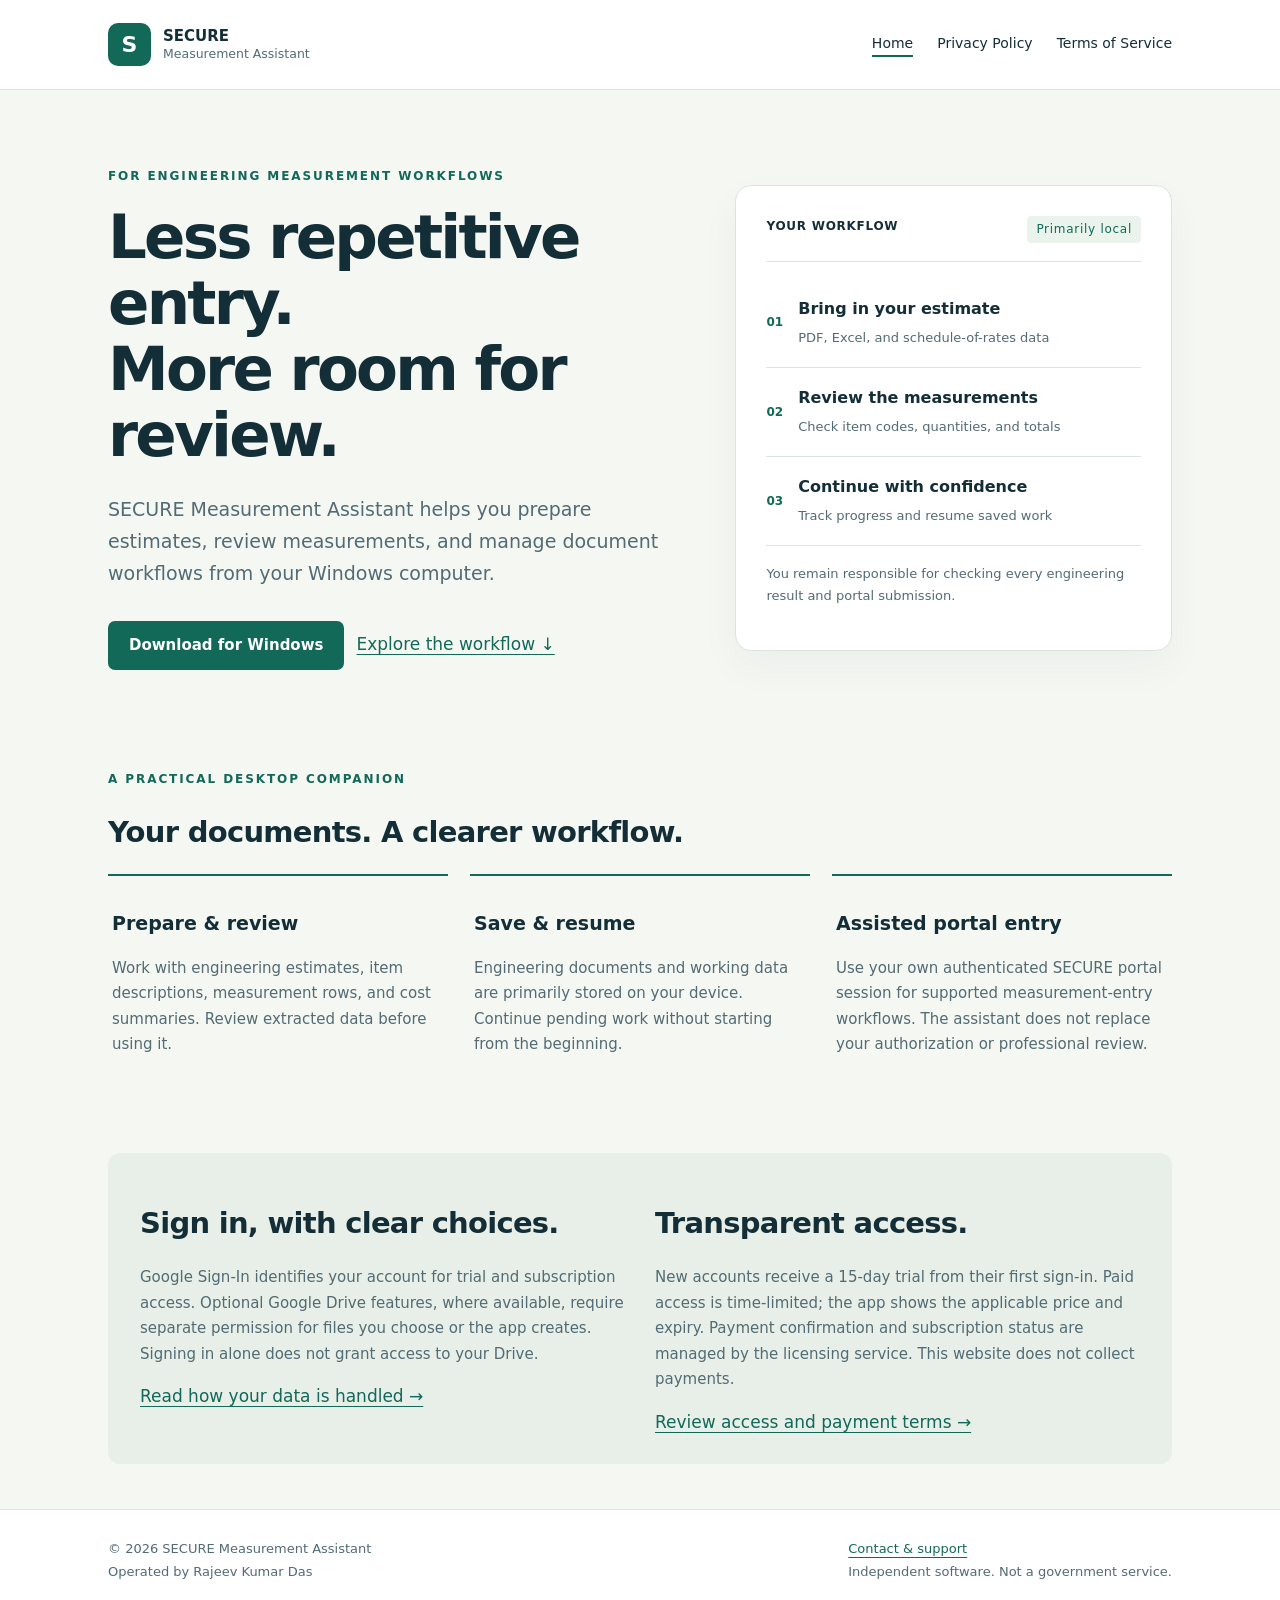
==== index.html @ 5617f82f "Add Windows installer download and 15-day trial information" ====
<!doctype html><html lang="en"><head><meta charset="utf-8"><meta name="viewport" content="width=device-width,initial-scale=1"><meta name="description" content="Home — SECURE Measurement Assistant, a Windows engineering measurement and estimate workflow assistant."><title>Home | SECURE Measurement Assistant</title><link rel="canonical" href="https://securemeasurementassistant.info/"><link rel="stylesheet" href="./styles.css"><meta name="theme-color" content="#126958"></head><body><a class="skip" href="#main">Skip to content</a><header><div class="wrap"><a class="brand" href="./"><span class="mark" aria-hidden="true">S</span><span>SECURE<small>Measurement Assistant</small></span></a><nav aria-label="Main navigation"><a aria-current="page" href="./">Home</a><a  href="./privacy/">Privacy Policy</a><a  href="./terms/">Terms of Service</a></nav></div></header><main id="main" class="wrap"><div class="hero"><div><div class="eyebrow">For engineering measurement workflows</div><h1>Less repetitive entry.<br>More room for review.</h1><p class="lead">SECURE Measurement Assistant helps you prepare estimates, review measurements, and manage document workflows from your Windows computer.</p><a class="button" href="https://github.com/rajeevkumardas7-del/secure-measurement-assistant-website/releases/latest/download/SECURE-Assistant-Installer-Windows-10-11-x64.exe">Download for Windows</a><a href="#how-it-works">Explore the workflow ↓</a></div><aside class="sheet" aria-label="Workflow overview"><div class="sheet-top"><strong>YOUR WORKFLOW</strong><span class="pill">Primarily local</span></div><ol class="steps"><li><div><strong>Bring in your estimate</strong><span>PDF, Excel, and schedule-of-rates data</span></div></li><li><div><strong>Review the measurements</strong><span>Check item codes, quantities, and totals</span></div></li><li><div><strong>Continue with confidence</strong><span>Track progress and resume saved work</span></div></li></ol><p class="note">You remain responsible for checking every engineering result and portal submission.</p></aside></div><section id="how-it-works"><div class="eyebrow">A practical desktop companion</div><h2>Your documents. A clearer workflow.</h2><div class="grid"><article class="card"><h3>Prepare & review</h3><p>Work with engineering estimates, item descriptions, measurement rows, and cost summaries. Review extracted data before using it.</p></article><article class="card"><h3>Save & resume</h3><p>Engineering documents and working data are primarily stored on your device. Continue pending work without starting from the beginning.</p></article><article class="card"><h3>Assisted portal entry</h3><p>Use your own authenticated SECURE portal session for supported measurement-entry workflows. The assistant does not replace your authorization or professional review.</p></article></div></section><div class="band"><div><h2>Sign in, with clear choices.</h2><p>Google Sign-In identifies your account for trial and subscription access. Optional Google Drive features, where available, require separate permission for files you choose or the app creates. Signing in alone does not grant access to your Drive.</p><a href="privacy/">Read how your data is handled →</a></div><div><h2>Transparent access.</h2><p>New accounts receive a 15-day trial from their first sign-in. Paid access is time-limited; the app shows the applicable price and expiry. Payment confirmation and subscription status are managed by the licensing service. This website does not collect payments.</p><a href="terms/">Review access and payment terms →</a></div></div></main><footer><div class="wrap"><div>© 2026 SECURE Measurement Assistant<br>Operated by Rajeev Kumar Das</div><div><a href="mailto:rajeevkumardas7@gmail.com">Contact & support</a><br>Independent software. Not a government service.</div></div></footer></body></html>
---- styles.css ----
:root{--ink:#142e37;--muted:#536b73;--green:#126958;--paper:#f5f7f3;--line:#dce5dd}*{box-sizing:border-box}body{margin:0;font:17px/1.7 system-ui,-apple-system,Segoe UI,sans-serif;color:var(--ink);background:var(--paper)}a{color:var(--green);text-underline-offset:4px}a:hover{color:#073e32}a:focus-visible{outline:3px solid #bb790b;outline-offset:5px}.wrap{max-width:1120px;margin:auto;padding:0 28px}header{background:#fff;border-bottom:1px solid var(--line)}header .wrap{display:flex;align-items:center;justify-content:space-between;gap:28px;padding-top:23px;padding-bottom:23px}.brand{display:flex;gap:12px;align-items:center;text-decoration:none;color:var(--ink);font-weight:750;font-size:15px;line-height:1.35}.mark{display:grid;place-items:center;width:43px;height:43px;background:var(--green);color:white;border-radius:10px;font-size:22px}.brand small{display:block;font-weight:500;color:var(--muted)}nav{display:flex;gap:24px;font-size:14px}nav a{color:var(--ink);text-decoration:none}nav a[aria-current]{border-bottom:2px solid var(--green)}.eyebrow{font-size:12px;letter-spacing:.16em;font-weight:750;text-transform:uppercase;color:var(--green)}.hero{padding:76px 0 64px;display:grid;grid-template-columns:1.3fr 1fr;gap:60px;align-items:center}h1{font-size:clamp(36px,5vw,61px);line-height:1.08;letter-spacing:-.045em;margin:18px 0 25px}h2{font-size:29px;line-height:1.25;letter-spacing:-.025em}h3{font-size:19px;line-height:1.4}.lead{font-size:19px;color:var(--muted)}.button{display:inline-block;background:var(--green);color:#fff;padding:12px 21px;border-radius:7px;text-decoration:none;font-size:15px;font-weight:650;margin:12px 12px 0 0}.button:hover{background:#084a3d;color:white}.sheet{background:#fff;padding:30px;border:1px solid var(--line);border-radius:16px;box-shadow:0 16px 40px #142e370b}.sheet-top{display:flex;justify-content:space-between;border-bottom:1px solid var(--line);padding-bottom:18px;font-size:12px;letter-spacing:.06em}.pill{color:var(--green);background:#eaf4ed;padding:3px 9px;border-radius:4px}.steps{padding:0;list-style:none;counter-reset:steps}.steps li{padding:16px 0;border-bottom:1px solid var(--line);display:flex;gap:15px;align-items:center}.steps li:before{counter-increment:steps;content:"0" counter(steps);font-size:12px;color:var(--green);font-weight:bold}.steps strong{display:block;font-size:16px}.steps span{font-size:13px;color:var(--muted)}.note{font-size:13px;color:var(--muted)}section{padding:35px 0 50px}.grid{display:grid;grid-template-columns:repeat(3,1fr);gap:22px}.card{border-top:2px solid var(--green);padding:15px 4px}.card p{color:var(--muted);font-size:15px}.band{background:#e7efe8;border-radius:12px;padding:28px 32px;margin:15px 0 45px;display:grid;grid-template-columns:1fr 1fr;gap:30px}.band p{font-size:15px;color:var(--muted)}.legal{max-width:810px;padding-top:56px;padding-bottom:70px}.legal h1{font-size:48px}.legal h2{font-size:23px;margin-top:34px}.legal p,.legal li{font-size:16px}.legal .summary{border-left:4px solid var(--green);padding:16px 22px;background:#e7efe8}.legal table{width:100%;border-collapse:collapse;font-size:15px}.legal th,.legal td{text-align:left;border-bottom:1px solid var(--line);padding:12px;vertical-align:top}footer{border-top:1px solid var(--line);padding:28px 0 32px;background:#fff;font-size:13px;color:var(--muted)}footer .wrap{display:flex;justify-content:space-between;gap:24px}.skip{position:absolute;left:-9999px}.skip:focus{left:20px;top:10px;background:white;padding:10px;z-index:10}@media(max-width:760px){header .wrap{align-items:flex-start;flex-direction:column;gap:18px}nav{gap:20px}.hero{grid-template-columns:1fr;padding:40px 0;gap:28px}.grid,.band{grid-template-columns:1fr;gap:15px}.wrap{padding-left:22px;padding-right:22px}.legal h1{font-size:38px}footer .wrap{flex-direction:column}.legal table{font-size:13px}.legal th,.legal td{padding:8px}}
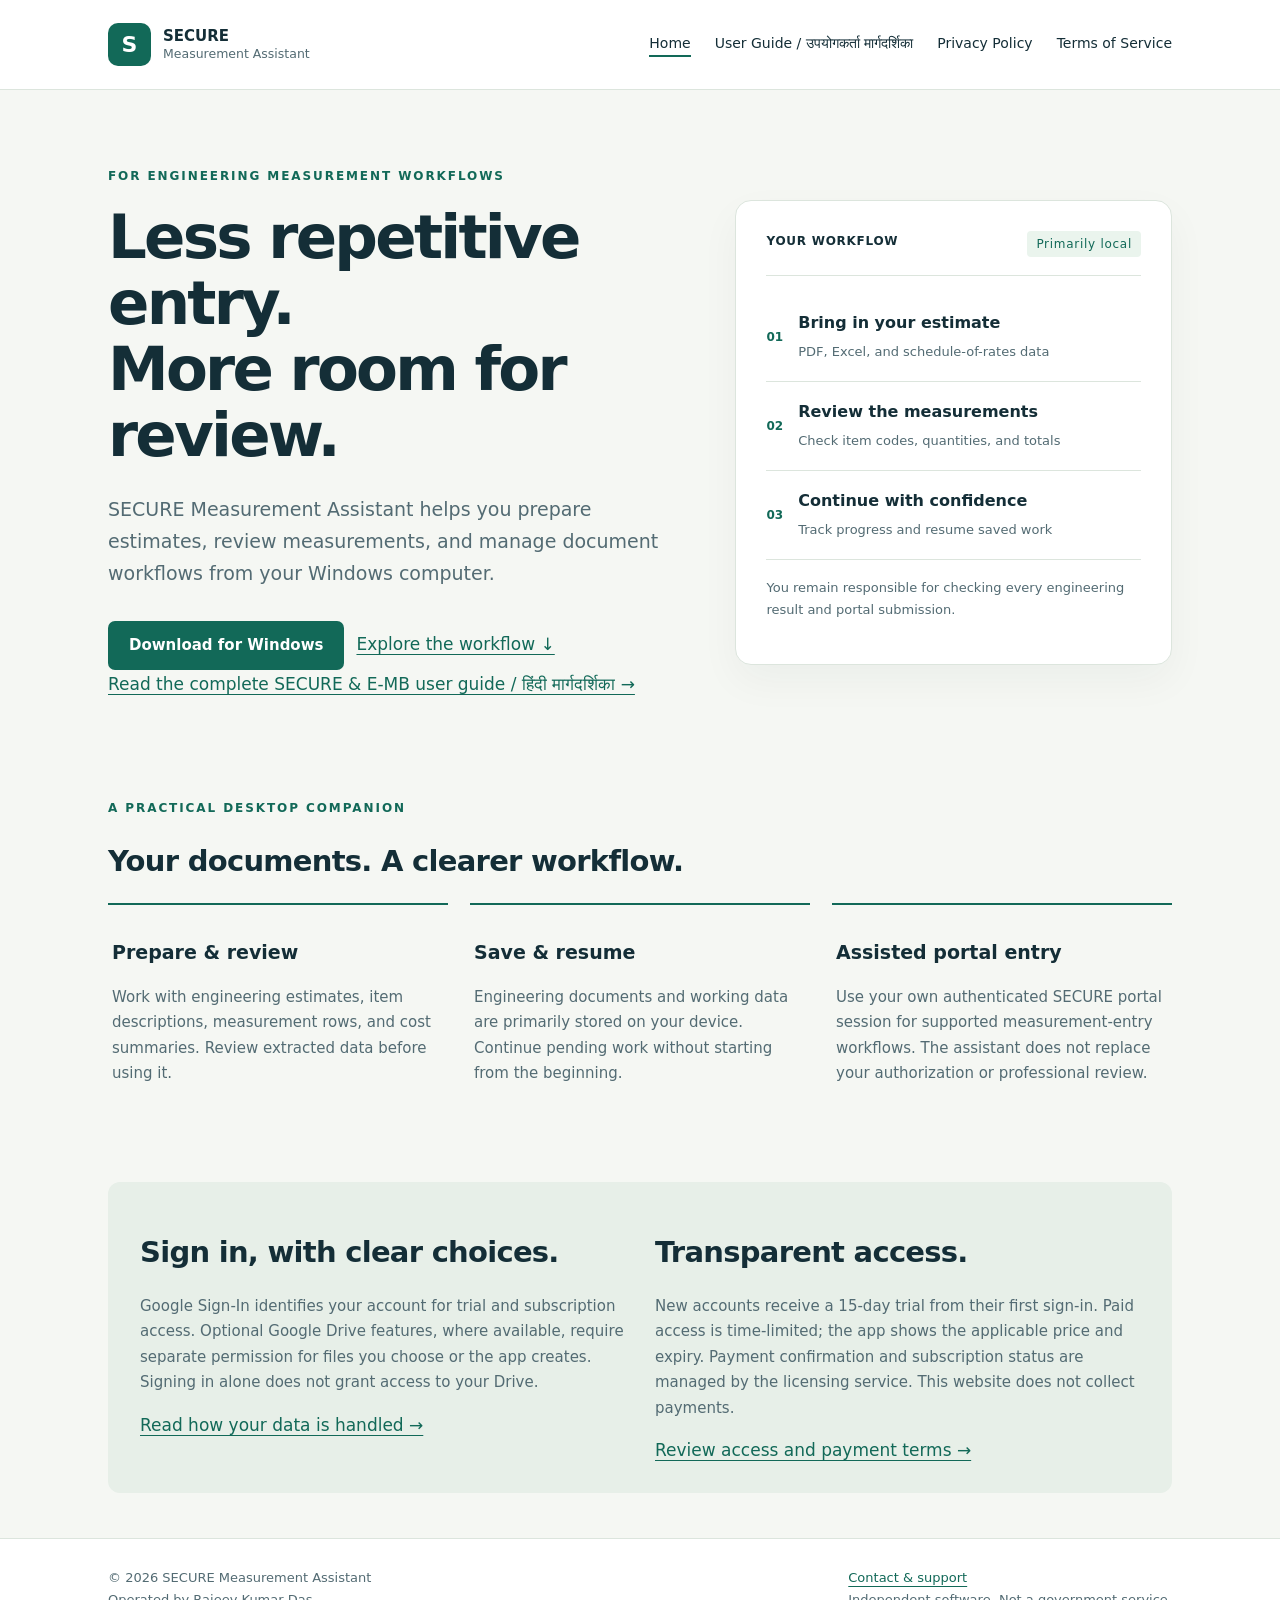
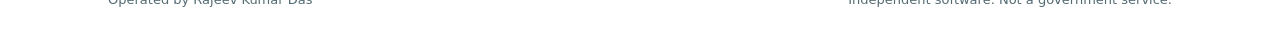
==== commit 9398c99c: "Link bilingual SECURE and E-MB guide from homepage" ====
--- a/index.html
+++ b/index.html
@@ -1 +1 @@
-<!doctype html><html lang="en"><head><meta charset="utf-8"><meta name="viewport" content="width=device-width,initial-scale=1"><meta name="description" content="Home — SECURE Measurement Assistant, a Windows engineering measurement and estimate workflow assistant."><title>Home | SECURE Measurement Assistant</title><link rel="canonical" href="https://securemeasurementassistant.info/"><link rel="stylesheet" href="./styles.css"><meta name="theme-color" content="#126958"></head><body><a class="skip" href="#main">Skip to content</a><header><div class="wrap"><a class="brand" href="./"><span class="mark" aria-hidden="true">S</span><span>SECURE<small>Measurement Assistant</small></span></a><nav aria-label="Main navigation"><a aria-current="page" href="./">Home</a><a  href="./privacy/">Privacy Policy</a><a  href="./terms/">Terms of Service</a></nav></div></header><main id="main" class="wrap"><div class="hero"><div><div class="eyebrow">For engineering measurement workflows</div><h1>Less repetitive entry.<br>More room for review.</h1><p class="lead">SECURE Measurement Assistant helps you prepare estimates, review measurements, and manage document workflows from your Windows computer.</p><a class="button" href="https://github.com/rajeevkumardas7-del/secure-measurement-assistant-website/releases/latest/download/SECURE-Assistant-Installer-Windows-10-11-x64.exe">Download for Windows</a><a href="#how-it-works">Explore the workflow ↓</a></div><aside class="sheet" aria-label="Workflow overview"><div class="sheet-top"><strong>YOUR WORKFLOW</strong><span class="pill">Primarily local</span></div><ol class="steps"><li><div><strong>Bring in your estimate</strong><span>PDF, Excel, and schedule-of-rates data</span></div></li><li><div><strong>Review the measurements</strong><span>Check item codes, quantities, and totals</span></div></li><li><div><strong>Continue with confidence</strong><span>Track progress and resume saved work</span></div></li></ol><p class="note">You remain responsible for checking every engineering result and portal submission.</p></aside></div><section id="how-it-works"><div class="eyebrow">A practical desktop companion</div><h2>Your documents. A clearer workflow.</h2><div class="grid"><article class="card"><h3>Prepare & review</h3><p>Work with engineering estimates, item descriptions, measurement rows, and cost summaries. Review extracted data before using it.</p></article><article class="card"><h3>Save & resume</h3><p>Engineering documents and working data are primarily stored on your device. Continue pending work without starting from the beginning.</p></article><article class="card"><h3>Assisted portal entry</h3><p>Use your own authenticated SECURE portal session for supported measurement-entry workflows. The assistant does not replace your authorization or professional review.</p></article></div></section><div class="band"><div><h2>Sign in, with clear choices.</h2><p>Google Sign-In identifies your account for trial and subscription access. Optional Google Drive features, where available, require separate permission for files you choose or the app creates. Signing in alone does not grant access to your Drive.</p><a href="privacy/">Read how your data is handled →</a></div><div><h2>Transparent access.</h2><p>New accounts receive a 15-day trial from their first sign-in. Paid access is time-limited; the app shows the applicable price and expiry. Payment confirmation and subscription status are managed by the licensing service. This website does not collect payments.</p><a href="terms/">Review access and payment terms →</a></div></div></main><footer><div class="wrap"><div>© 2026 SECURE Measurement Assistant<br>Operated by Rajeev Kumar Das</div><div><a href="mailto:rajeevkumardas7@gmail.com">Contact & support</a><br>Independent software. Not a government service.</div></div></footer></body></html>+<!doctype html><html lang="en"><head><meta charset="utf-8"><meta name="viewport" content="width=device-width,initial-scale=1"><meta name="description" content="Home — SECURE Measurement Assistant, a Windows engineering measurement and estimate workflow assistant."><title>Home | SECURE Measurement Assistant</title><link rel="canonical" href="https://securemeasurementassistant.info/"><link rel="stylesheet" href="./styles.css"><meta name="theme-color" content="#126958"></head><body><a class="skip" href="#main">Skip to content</a><header><div class="wrap"><a class="brand" href="./"><span class="mark" aria-hidden="true">S</span><span>SECURE<small>Measurement Assistant</small></span></a><nav aria-label="Main navigation"><a aria-current="page" href="./">Home</a><a href="./guide/">User Guide / उपयोगकर्ता मार्गदर्शिका</a><a  href="./privacy/">Privacy Policy</a><a  href="./terms/">Terms of Service</a></nav></div></header><main id="main" class="wrap"><div class="hero"><div><div class="eyebrow">For engineering measurement workflows</div><h1>Less repetitive entry.<br>More room for review.</h1><p class="lead">SECURE Measurement Assistant helps you prepare estimates, review measurements, and manage document workflows from your Windows computer.</p><a class="button" href="https://github.com/rajeevkumardas7-del/secure-measurement-assistant-website/releases/latest">Download for Windows</a><a href="#how-it-works">Explore the workflow ↓</a><br><a href="./guide/">Read the complete SECURE & E-MB user guide / हिंदी मार्गदर्शिका →</a></div><aside class="sheet" aria-label="Workflow overview"><div class="sheet-top"><strong>YOUR WORKFLOW</strong><span class="pill">Primarily local</span></div><ol class="steps"><li><div><strong>Bring in your estimate</strong><span>PDF, Excel, and schedule-of-rates data</span></div></li><li><div><strong>Review the measurements</strong><span>Check item codes, quantities, and totals</span></div></li><li><div><strong>Continue with confidence</strong><span>Track progress and resume saved work</span></div></li></ol><p class="note">You remain responsible for checking every engineering result and portal submission.</p></aside></div><section id="how-it-works"><div class="eyebrow">A practical desktop companion</div><h2>Your documents. A clearer workflow.</h2><div class="grid"><article class="card"><h3>Prepare & review</h3><p>Work with engineering estimates, item descriptions, measurement rows, and cost summaries. Review extracted data before using it.</p></article><article class="card"><h3>Save & resume</h3><p>Engineering documents and working data are primarily stored on your device. Continue pending work without starting from the beginning.</p></article><article class="card"><h3>Assisted portal entry</h3><p>Use your own authenticated SECURE portal session for supported measurement-entry workflows. The assistant does not replace your authorization or professional review.</p></article></div></section><div class="band"><div><h2>Sign in, with clear choices.</h2><p>Google Sign-In identifies your account for trial and subscription access. Optional Google Drive features, where available, require separate permission for files you choose or the app creates. Signing in alone does not grant access to your Drive.</p><a href="privacy/">Read how your data is handled →</a></div><div><h2>Transparent access.</h2><p>New accounts receive a 15-day trial from their first sign-in. Paid access is time-limited; the app shows the applicable price and expiry. Payment confirmation and subscription status are managed by the licensing service. This website does not collect payments.</p><a href="terms/">Review access and payment terms →</a></div></div></main><footer><div class="wrap"><div>© 2026 SECURE Measurement Assistant<br>Operated by Rajeev Kumar Das</div><div><a href="mailto:rajeevkumardas7@gmail.com">Contact & support</a><br>Independent software. Not a government service.</div></div></footer></body></html>
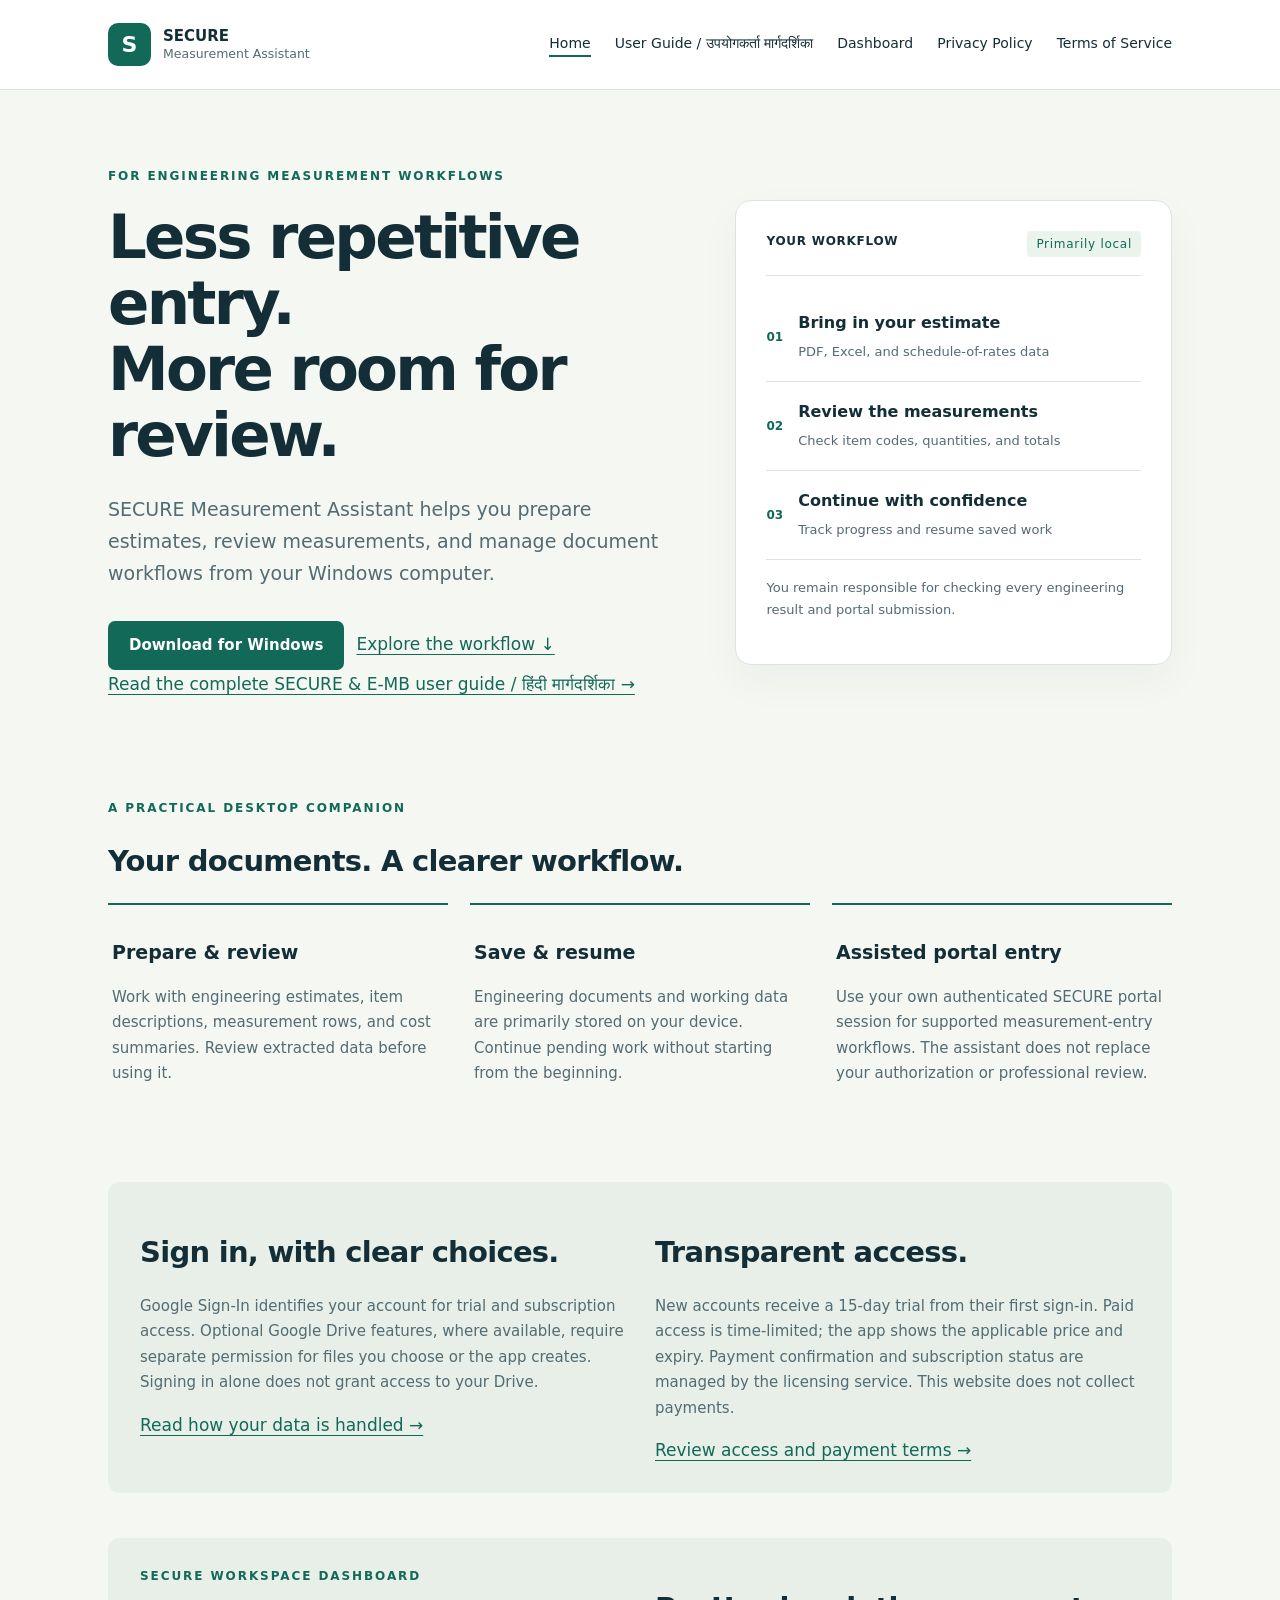
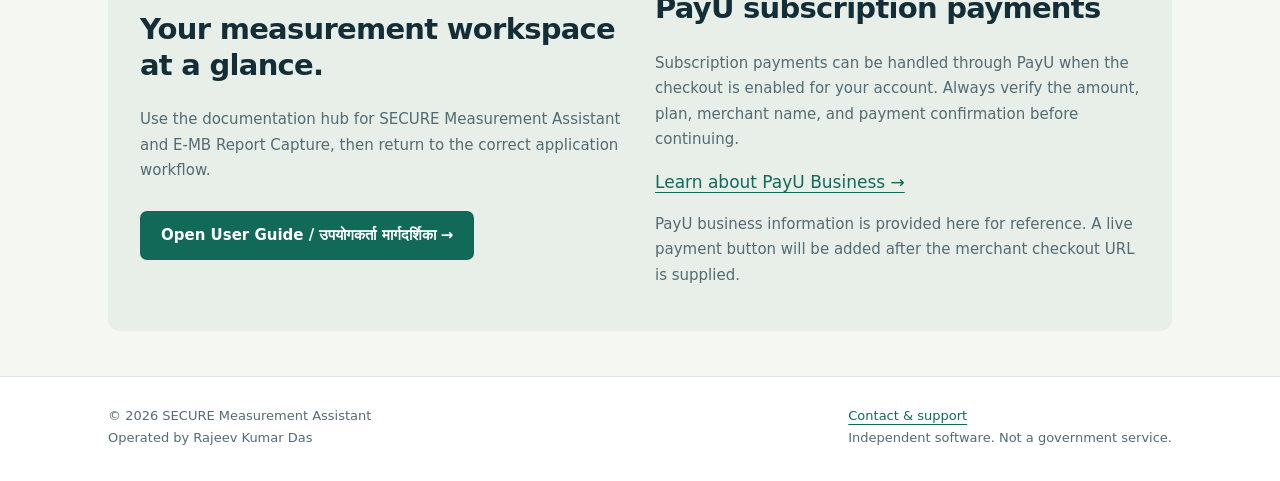
==== commit b6a30228: "Add documentation dashboard and PayU payment information" ====
--- a/index.html
+++ b/index.html
@@ -1 +1 @@
-<!doctype html><html lang="en"><head><meta charset="utf-8"><meta name="viewport" content="width=device-width,initial-scale=1"><meta name="description" content="Home — SECURE Measurement Assistant, a Windows engineering measurement and estimate workflow assistant."><title>Home | SECURE Measurement Assistant</title><link rel="canonical" href="https://securemeasurementassistant.info/"><link rel="stylesheet" href="./styles.css"><meta name="theme-color" content="#126958"></head><body><a class="skip" href="#main">Skip to content</a><header><div class="wrap"><a class="brand" href="./"><span class="mark" aria-hidden="true">S</span><span>SECURE<small>Measurement Assistant</small></span></a><nav aria-label="Main navigation"><a aria-current="page" href="./">Home</a><a href="./guide/">User Guide / उपयोगकर्ता मार्गदर्शिका</a><a  href="./privacy/">Privacy Policy</a><a  href="./terms/">Terms of Service</a></nav></div></header><main id="main" class="wrap"><div class="hero"><div><div class="eyebrow">For engineering measurement workflows</div><h1>Less repetitive entry.<br>More room for review.</h1><p class="lead">SECURE Measurement Assistant helps you prepare estimates, review measurements, and manage document workflows from your Windows computer.</p><a class="button" href="https://github.com/rajeevkumardas7-del/secure-measurement-assistant-website/releases/latest">Download for Windows</a><a href="#how-it-works">Explore the workflow ↓</a><br><a href="./guide/">Read the complete SECURE & E-MB user guide / हिंदी मार्गदर्शिका →</a></div><aside class="sheet" aria-label="Workflow overview"><div class="sheet-top"><strong>YOUR WORKFLOW</strong><span class="pill">Primarily local</span></div><ol class="steps"><li><div><strong>Bring in your estimate</strong><span>PDF, Excel, and schedule-of-rates data</span></div></li><li><div><strong>Review the measurements</strong><span>Check item codes, quantities, and totals</span></div></li><li><div><strong>Continue with confidence</strong><span>Track progress and resume saved work</span></div></li></ol><p class="note">You remain responsible for checking every engineering result and portal submission.</p></aside></div><section id="how-it-works"><div class="eyebrow">A practical desktop companion</div><h2>Your documents. A clearer workflow.</h2><div class="grid"><article class="card"><h3>Prepare & review</h3><p>Work with engineering estimates, item descriptions, measurement rows, and cost summaries. Review extracted data before using it.</p></article><article class="card"><h3>Save & resume</h3><p>Engineering documents and working data are primarily stored on your device. Continue pending work without starting from the beginning.</p></article><article class="card"><h3>Assisted portal entry</h3><p>Use your own authenticated SECURE portal session for supported measurement-entry workflows. The assistant does not replace your authorization or professional review.</p></article></div></section><div class="band"><div><h2>Sign in, with clear choices.</h2><p>Google Sign-In identifies your account for trial and subscription access. Optional Google Drive features, where available, require separate permission for files you choose or the app creates. Signing in alone does not grant access to your Drive.</p><a href="privacy/">Read how your data is handled →</a></div><div><h2>Transparent access.</h2><p>New accounts receive a 15-day trial from their first sign-in. Paid access is time-limited; the app shows the applicable price and expiry. Payment confirmation and subscription status are managed by the licensing service. This website does not collect payments.</p><a href="terms/">Review access and payment terms →</a></div></div></main><footer><div class="wrap"><div>© 2026 SECURE Measurement Assistant<br>Operated by Rajeev Kumar Das</div><div><a href="mailto:rajeevkumardas7@gmail.com">Contact & support</a><br>Independent software. Not a government service.</div></div></footer></body></html>+<!doctype html><html lang="en"><head><meta charset="utf-8"><meta name="viewport" content="width=device-width,initial-scale=1"><meta name="description" content="Home — SECURE Measurement Assistant, a Windows engineering measurement and estimate workflow assistant."><title>Home | SECURE Measurement Assistant</title><link rel="canonical" href="https://securemeasurementassistant.info/"><link rel="stylesheet" href="./styles.css"><meta name="theme-color" content="#126958"></head><body><a class="skip" href="#main">Skip to content</a><header><div class="wrap"><a class="brand" href="./"><span class="mark" aria-hidden="true">S</span><span>SECURE<small>Measurement Assistant</small></span></a><nav aria-label="Main navigation"><a aria-current="page" href="./">Home</a><a href="./guide/">User Guide / उपयोगकर्ता मार्गदर्शिका</a><a href="#dashboard">Dashboard</a><a  href="./privacy/">Privacy Policy</a><a  href="./terms/">Terms of Service</a></nav></div></header><main id="main" class="wrap"><div class="hero"><div><div class="eyebrow">For engineering measurement workflows</div><h1>Less repetitive entry.<br>More room for review.</h1><p class="lead">SECURE Measurement Assistant helps you prepare estimates, review measurements, and manage document workflows from your Windows computer.</p><a class="button" href="https://github.com/rajeevkumardas7-del/secure-measurement-assistant-website/releases/latest">Download for Windows</a><a href="#how-it-works">Explore the workflow ↓</a><br><a href="./guide/">Read the complete SECURE & E-MB user guide / हिंदी मार्गदर्शिका →</a></div><aside class="sheet" aria-label="Workflow overview"><div class="sheet-top"><strong>YOUR WORKFLOW</strong><span class="pill">Primarily local</span></div><ol class="steps"><li><div><strong>Bring in your estimate</strong><span>PDF, Excel, and schedule-of-rates data</span></div></li><li><div><strong>Review the measurements</strong><span>Check item codes, quantities, and totals</span></div></li><li><div><strong>Continue with confidence</strong><span>Track progress and resume saved work</span></div></li></ol><p class="note">You remain responsible for checking every engineering result and portal submission.</p></aside></div><section id="how-it-works"><div class="eyebrow">A practical desktop companion</div><h2>Your documents. A clearer workflow.</h2><div class="grid"><article class="card"><h3>Prepare & review</h3><p>Work with engineering estimates, item descriptions, measurement rows, and cost summaries. Review extracted data before using it.</p></article><article class="card"><h3>Save & resume</h3><p>Engineering documents and working data are primarily stored on your device. Continue pending work without starting from the beginning.</p></article><article class="card"><h3>Assisted portal entry</h3><p>Use your own authenticated SECURE portal session for supported measurement-entry workflows. The assistant does not replace your authorization or professional review.</p></article></div></section><div class="band"><div><h2>Sign in, with clear choices.</h2><p>Google Sign-In identifies your account for trial and subscription access. Optional Google Drive features, where available, require separate permission for files you choose or the app creates. Signing in alone does not grant access to your Drive.</p><a href="privacy/">Read how your data is handled →</a></div><div><h2>Transparent access.</h2><p>New accounts receive a 15-day trial from their first sign-in. Paid access is time-limited; the app shows the applicable price and expiry. Payment confirmation and subscription status are managed by the licensing service. This website does not collect payments.</p><a href="terms/">Review access and payment terms →</a></div></div><section id="dashboard" class="band"><div><div class="eyebrow">SECURE WORKSPACE DASHBOARD</div><h2>Your measurement workspace at a glance.</h2><p>Use the documentation hub for SECURE Measurement Assistant and E-MB Report Capture, then return to the correct application workflow.</p><a class="button" href="./guide/">Open User Guide / उपयोगकर्ता मार्गदर्शिका →</a></div><div><h2>PayU subscription payments</h2><p>Subscription payments can be handled through PayU when the checkout is enabled for your account. Always verify the amount, plan, merchant name, and payment confirmation before continuing.</p><a href="https://payu.in/business" target="_blank" rel="noopener">Learn about PayU Business →</a><p class="note">PayU business information is provided here for reference. A live payment button will be added after the merchant checkout URL is supplied.</p></div></section></main><footer><div class="wrap"><div>© 2026 SECURE Measurement Assistant<br>Operated by Rajeev Kumar Das</div><div><a href="mailto:rajeevkumardas7@gmail.com">Contact & support</a><br>Independent software. Not a government service.</div></div></footer></body></html>
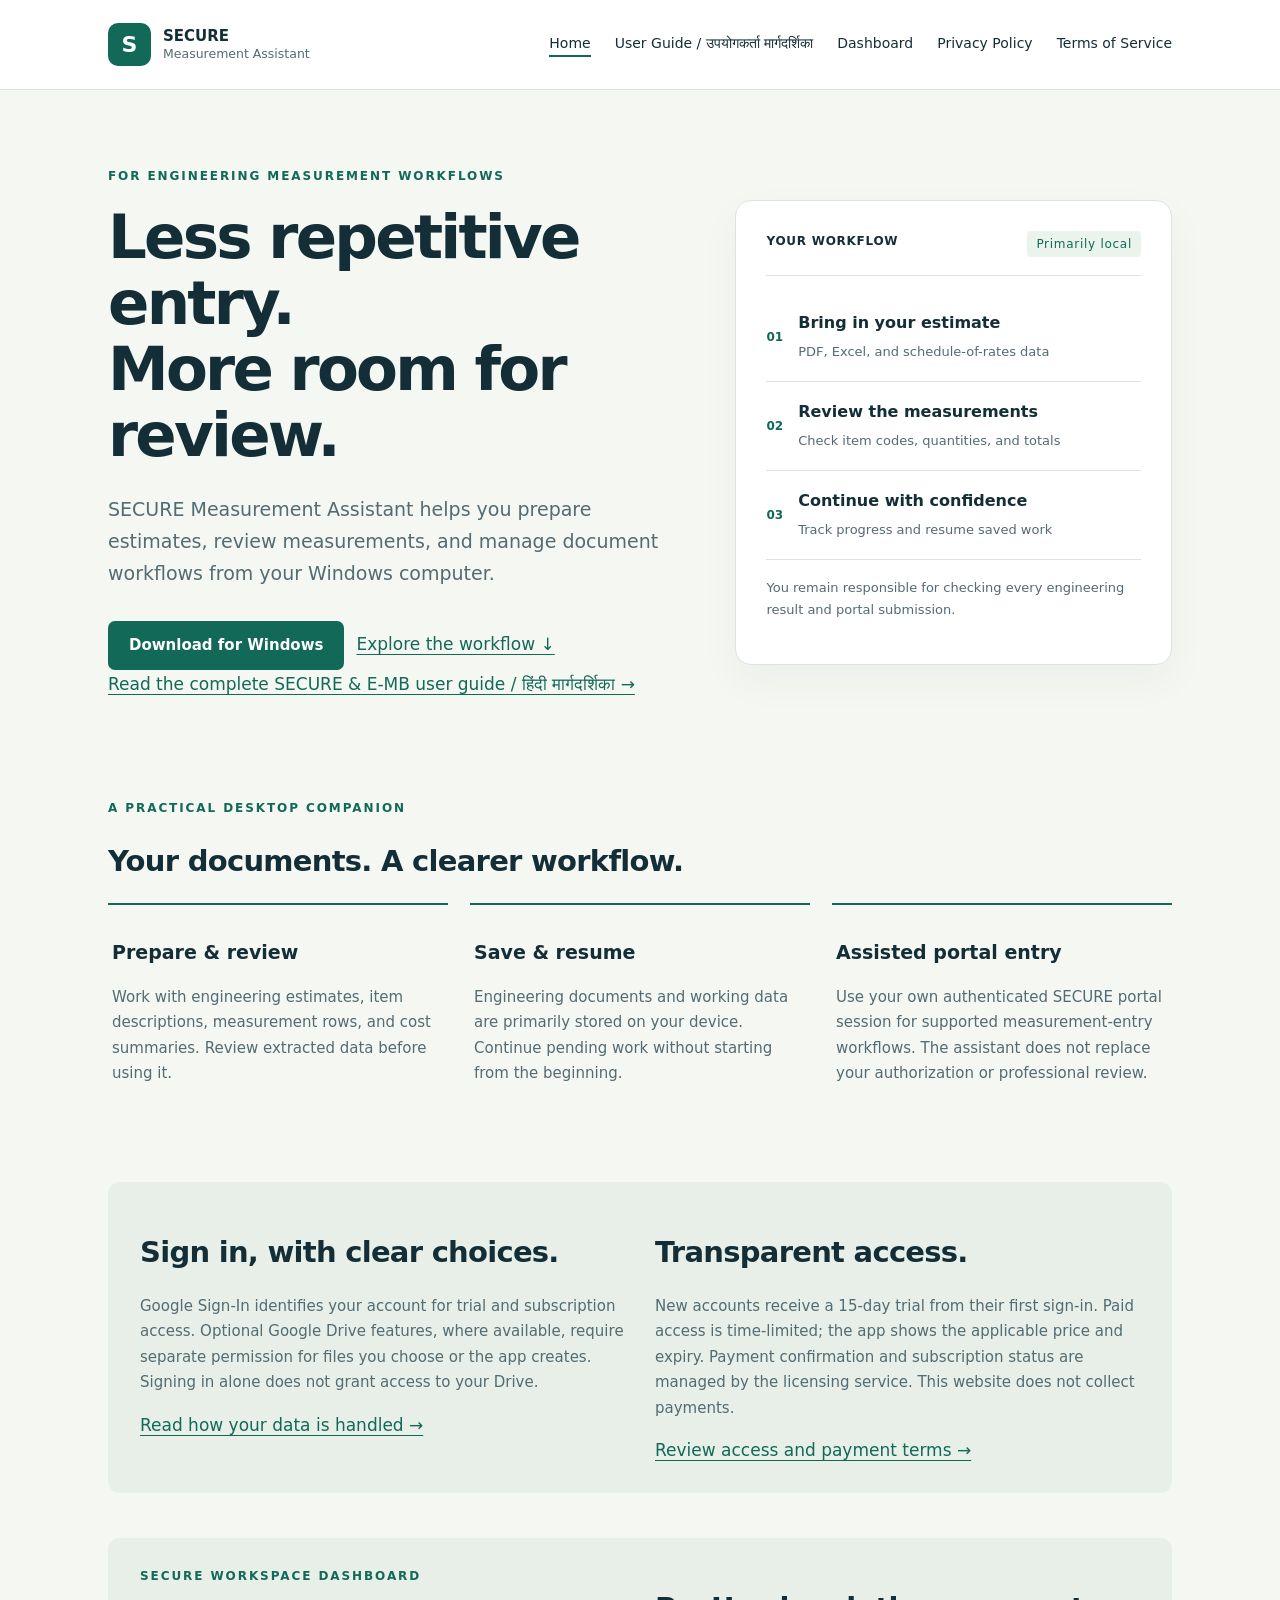
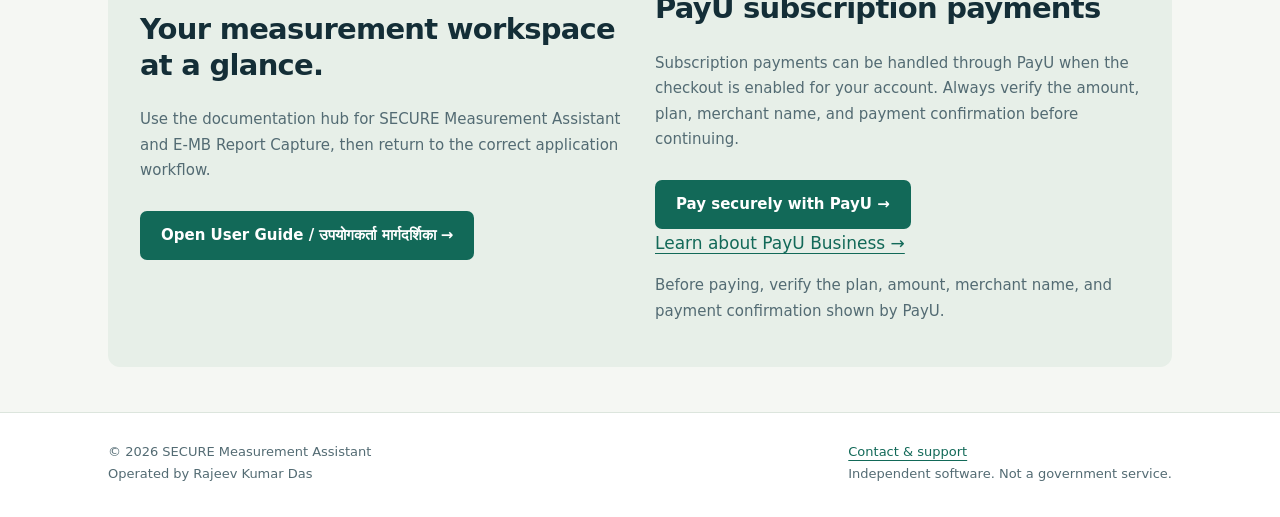
==== commit 2ba112fe: "Add live PayU subscription checkout button" ====
--- a/index.html
+++ b/index.html
@@ -1 +1 @@
-<!doctype html><html lang="en"><head><meta charset="utf-8"><meta name="viewport" content="width=device-width,initial-scale=1"><meta name="description" content="Home — SECURE Measurement Assistant, a Windows engineering measurement and estimate workflow assistant."><title>Home | SECURE Measurement Assistant</title><link rel="canonical" href="https://securemeasurementassistant.info/"><link rel="stylesheet" href="./styles.css"><meta name="theme-color" content="#126958"></head><body><a class="skip" href="#main">Skip to content</a><header><div class="wrap"><a class="brand" href="./"><span class="mark" aria-hidden="true">S</span><span>SECURE<small>Measurement Assistant</small></span></a><nav aria-label="Main navigation"><a aria-current="page" href="./">Home</a><a href="./guide/">User Guide / उपयोगकर्ता मार्गदर्शिका</a><a href="#dashboard">Dashboard</a><a  href="./privacy/">Privacy Policy</a><a  href="./terms/">Terms of Service</a></nav></div></header><main id="main" class="wrap"><div class="hero"><div><div class="eyebrow">For engineering measurement workflows</div><h1>Less repetitive entry.<br>More room for review.</h1><p class="lead">SECURE Measurement Assistant helps you prepare estimates, review measurements, and manage document workflows from your Windows computer.</p><a class="button" href="https://github.com/rajeevkumardas7-del/secure-measurement-assistant-website/releases/latest">Download for Windows</a><a href="#how-it-works">Explore the workflow ↓</a><br><a href="./guide/">Read the complete SECURE & E-MB user guide / हिंदी मार्गदर्शिका →</a></div><aside class="sheet" aria-label="Workflow overview"><div class="sheet-top"><strong>YOUR WORKFLOW</strong><span class="pill">Primarily local</span></div><ol class="steps"><li><div><strong>Bring in your estimate</strong><span>PDF, Excel, and schedule-of-rates data</span></div></li><li><div><strong>Review the measurements</strong><span>Check item codes, quantities, and totals</span></div></li><li><div><strong>Continue with confidence</strong><span>Track progress and resume saved work</span></div></li></ol><p class="note">You remain responsible for checking every engineering result and portal submission.</p></aside></div><section id="how-it-works"><div class="eyebrow">A practical desktop companion</div><h2>Your documents. A clearer workflow.</h2><div class="grid"><article class="card"><h3>Prepare & review</h3><p>Work with engineering estimates, item descriptions, measurement rows, and cost summaries. Review extracted data before using it.</p></article><article class="card"><h3>Save & resume</h3><p>Engineering documents and working data are primarily stored on your device. Continue pending work without starting from the beginning.</p></article><article class="card"><h3>Assisted portal entry</h3><p>Use your own authenticated SECURE portal session for supported measurement-entry workflows. The assistant does not replace your authorization or professional review.</p></article></div></section><div class="band"><div><h2>Sign in, with clear choices.</h2><p>Google Sign-In identifies your account for trial and subscription access. Optional Google Drive features, where available, require separate permission for files you choose or the app creates. Signing in alone does not grant access to your Drive.</p><a href="privacy/">Read how your data is handled →</a></div><div><h2>Transparent access.</h2><p>New accounts receive a 15-day trial from their first sign-in. Paid access is time-limited; the app shows the applicable price and expiry. Payment confirmation and subscription status are managed by the licensing service. This website does not collect payments.</p><a href="terms/">Review access and payment terms →</a></div></div><section id="dashboard" class="band"><div><div class="eyebrow">SECURE WORKSPACE DASHBOARD</div><h2>Your measurement workspace at a glance.</h2><p>Use the documentation hub for SECURE Measurement Assistant and E-MB Report Capture, then return to the correct application workflow.</p><a class="button" href="./guide/">Open User Guide / उपयोगकर्ता मार्गदर्शिका →</a></div><div><h2>PayU subscription payments</h2><p>Subscription payments can be handled through PayU when the checkout is enabled for your account. Always verify the amount, plan, merchant name, and payment confirmation before continuing.</p><a href="https://payu.in/business" target="_blank" rel="noopener">Learn about PayU Business →</a><p class="note">PayU business information is provided here for reference. A live payment button will be added after the merchant checkout URL is supplied.</p></div></section></main><footer><div class="wrap"><div>© 2026 SECURE Measurement Assistant<br>Operated by Rajeev Kumar Das</div><div><a href="mailto:rajeevkumardas7@gmail.com">Contact & support</a><br>Independent software. Not a government service.</div></div></footer></body></html>+<!doctype html><html lang="en"><head><meta charset="utf-8"><meta name="viewport" content="width=device-width,initial-scale=1"><meta name="description" content="Home — SECURE Measurement Assistant, a Windows engineering measurement and estimate workflow assistant."><title>Home | SECURE Measurement Assistant</title><link rel="canonical" href="https://securemeasurementassistant.info/"><link rel="stylesheet" href="./styles.css"><meta name="theme-color" content="#126958"></head><body><a class="skip" href="#main">Skip to content</a><header><div class="wrap"><a class="brand" href="./"><span class="mark" aria-hidden="true">S</span><span>SECURE<small>Measurement Assistant</small></span></a><nav aria-label="Main navigation"><a aria-current="page" href="./">Home</a><a href="./guide/">User Guide / उपयोगकर्ता मार्गदर्शिका</a><a href="#dashboard">Dashboard</a><a  href="./privacy/">Privacy Policy</a><a  href="./terms/">Terms of Service</a></nav></div></header><main id="main" class="wrap"><div class="hero"><div><div class="eyebrow">For engineering measurement workflows</div><h1>Less repetitive entry.<br>More room for review.</h1><p class="lead">SECURE Measurement Assistant helps you prepare estimates, review measurements, and manage document workflows from your Windows computer.</p><a class="button" href="https://github.com/rajeevkumardas7-del/secure-measurement-assistant-website/releases/latest">Download for Windows</a><a href="#how-it-works">Explore the workflow ↓</a><br><a href="./guide/">Read the complete SECURE & E-MB user guide / हिंदी मार्गदर्शिका →</a></div><aside class="sheet" aria-label="Workflow overview"><div class="sheet-top"><strong>YOUR WORKFLOW</strong><span class="pill">Primarily local</span></div><ol class="steps"><li><div><strong>Bring in your estimate</strong><span>PDF, Excel, and schedule-of-rates data</span></div></li><li><div><strong>Review the measurements</strong><span>Check item codes, quantities, and totals</span></div></li><li><div><strong>Continue with confidence</strong><span>Track progress and resume saved work</span></div></li></ol><p class="note">You remain responsible for checking every engineering result and portal submission.</p></aside></div><section id="how-it-works"><div class="eyebrow">A practical desktop companion</div><h2>Your documents. A clearer workflow.</h2><div class="grid"><article class="card"><h3>Prepare & review</h3><p>Work with engineering estimates, item descriptions, measurement rows, and cost summaries. Review extracted data before using it.</p></article><article class="card"><h3>Save & resume</h3><p>Engineering documents and working data are primarily stored on your device. Continue pending work without starting from the beginning.</p></article><article class="card"><h3>Assisted portal entry</h3><p>Use your own authenticated SECURE portal session for supported measurement-entry workflows. The assistant does not replace your authorization or professional review.</p></article></div></section><div class="band"><div><h2>Sign in, with clear choices.</h2><p>Google Sign-In identifies your account for trial and subscription access. Optional Google Drive features, where available, require separate permission for files you choose or the app creates. Signing in alone does not grant access to your Drive.</p><a href="privacy/">Read how your data is handled →</a></div><div><h2>Transparent access.</h2><p>New accounts receive a 15-day trial from their first sign-in. Paid access is time-limited; the app shows the applicable price and expiry. Payment confirmation and subscription status are managed by the licensing service. This website does not collect payments.</p><a href="terms/">Review access and payment terms →</a></div></div><section id="dashboard" class="band"><div><div class="eyebrow">SECURE WORKSPACE DASHBOARD</div><h2>Your measurement workspace at a glance.</h2><p>Use the documentation hub for SECURE Measurement Assistant and E-MB Report Capture, then return to the correct application workflow.</p><a class="button" href="./guide/">Open User Guide / उपयोगकर्ता मार्गदर्शिका →</a></div><div><h2>PayU subscription payments</h2><p>Subscription payments can be handled through PayU when the checkout is enabled for your account. Always verify the amount, plan, merchant name, and payment confirmation before continuing.</p><a class="button" href="https://u.payu.in/SJICHhgauzz1" target="_blank" rel="noopener">Pay securely with PayU →</a><br><a href="https://payu.in/business" target="_blank" rel="noopener">Learn about PayU Business →</a><p class="note">Before paying, verify the plan, amount, merchant name, and payment confirmation shown by PayU.</p></div></section></main><footer><div class="wrap"><div>© 2026 SECURE Measurement Assistant<br>Operated by Rajeev Kumar Das</div><div><a href="mailto:rajeevkumardas7@gmail.com">Contact & support</a><br>Independent software. Not a government service.</div></div></footer></body></html>
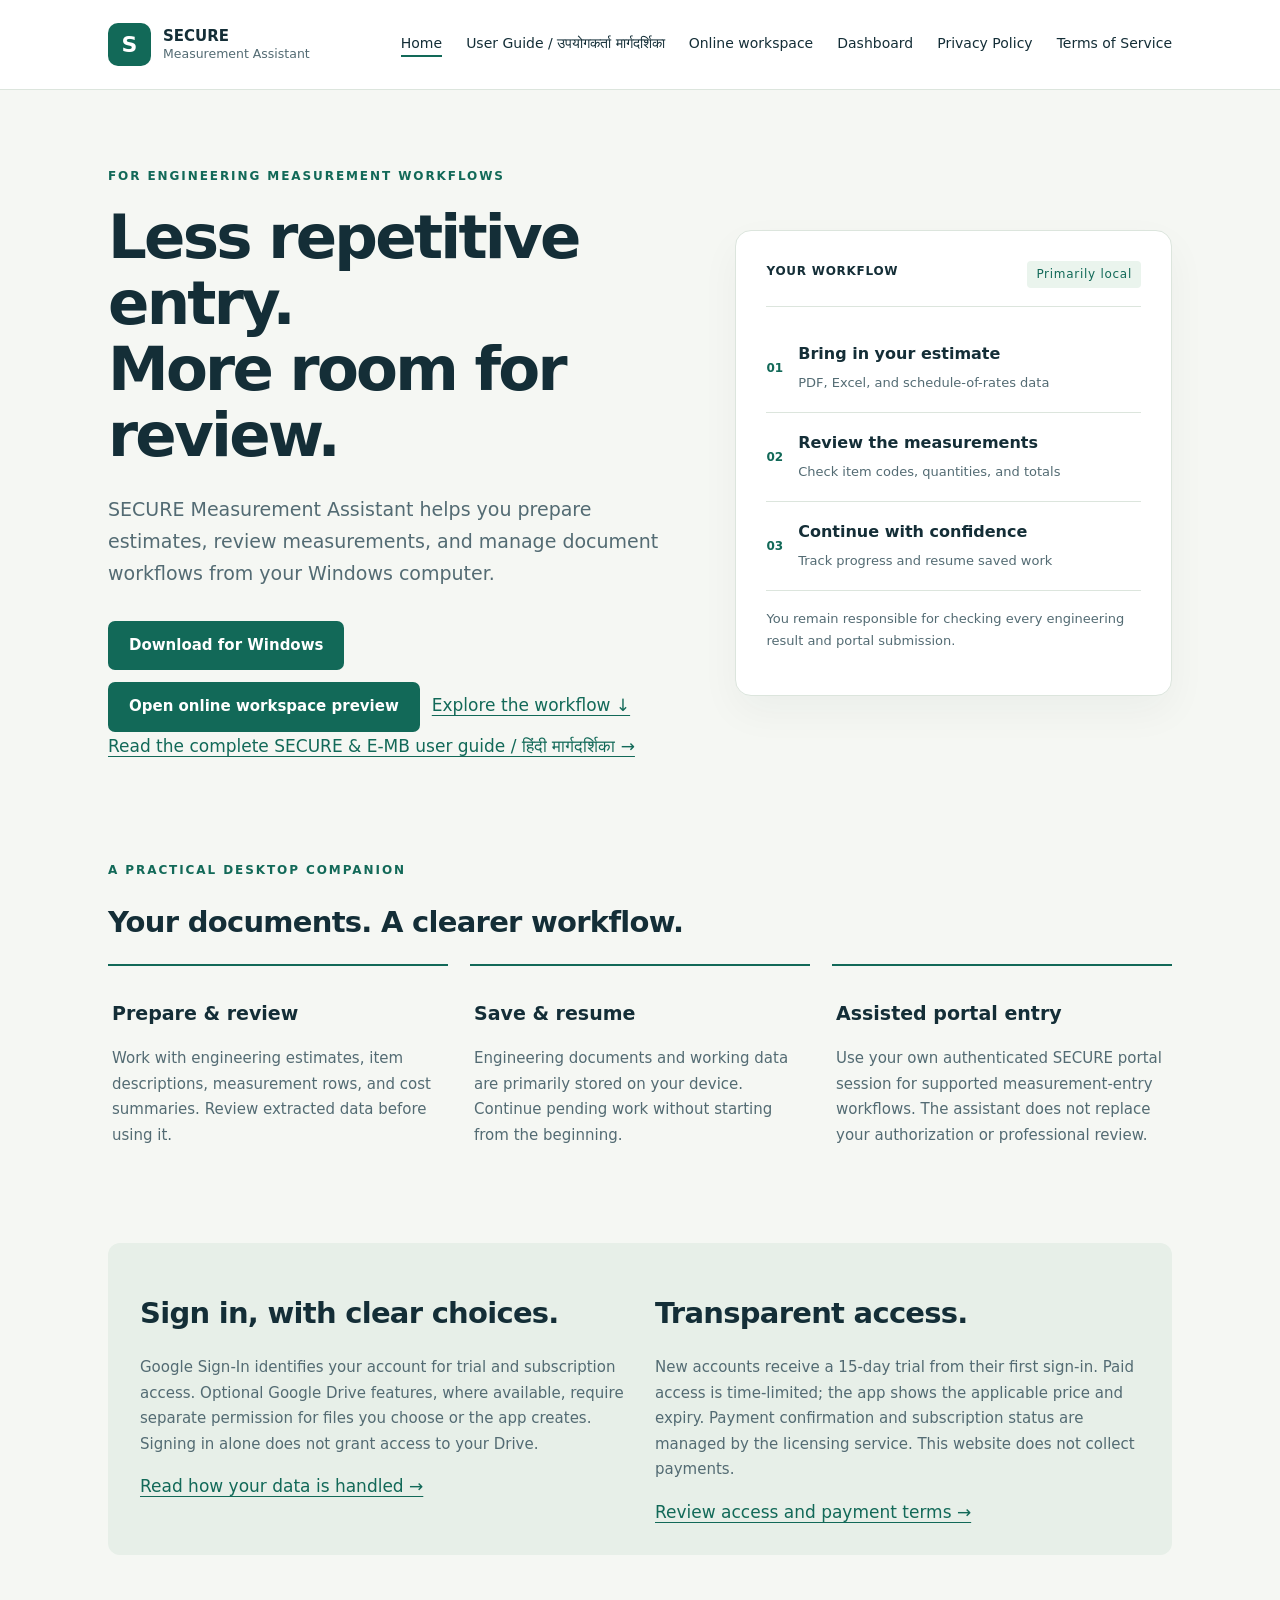
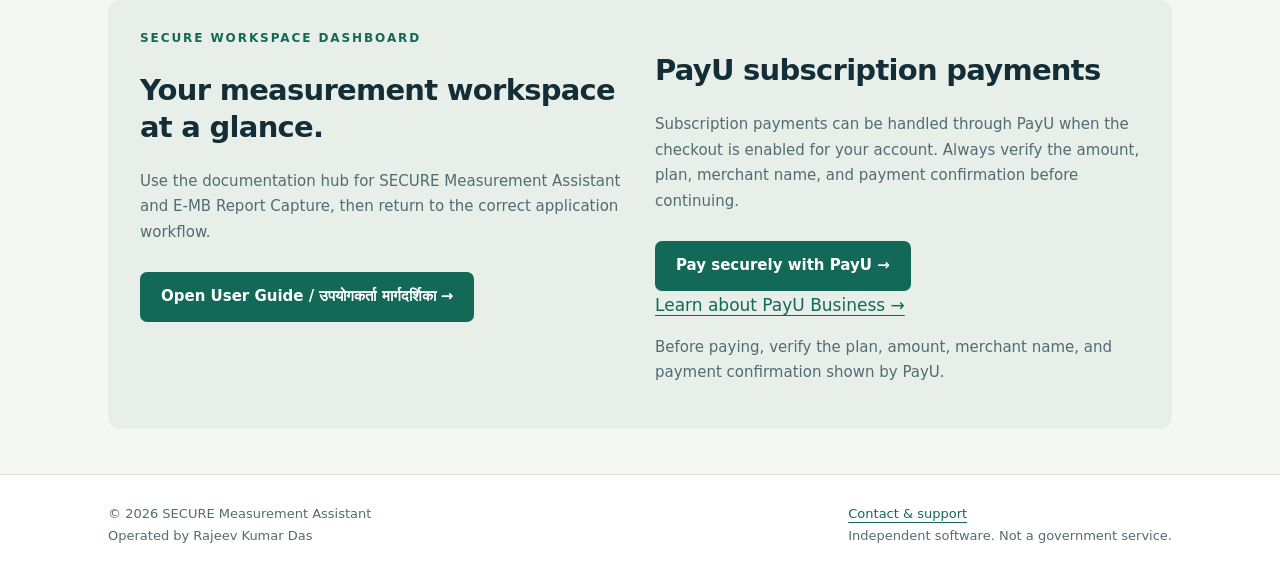
==== commit 24953ec3: "Add gated online SECURE and E-MB framework with API tests" ====
--- a/index.html
+++ b/index.html
@@ -1 +1 @@
-<!doctype html><html lang="en"><head><meta charset="utf-8"><meta name="viewport" content="width=device-width,initial-scale=1"><meta name="description" content="Home — SECURE Measurement Assistant, a Windows engineering measurement and estimate workflow assistant."><title>Home | SECURE Measurement Assistant</title><link rel="canonical" href="https://securemeasurementassistant.info/"><link rel="stylesheet" href="./styles.css"><meta name="theme-color" content="#126958"></head><body><a class="skip" href="#main">Skip to content</a><header><div class="wrap"><a class="brand" href="./"><span class="mark" aria-hidden="true">S</span><span>SECURE<small>Measurement Assistant</small></span></a><nav aria-label="Main navigation"><a aria-current="page" href="./">Home</a><a href="./guide/">User Guide / उपयोगकर्ता मार्गदर्शिका</a><a href="#dashboard">Dashboard</a><a  href="./privacy/">Privacy Policy</a><a  href="./terms/">Terms of Service</a></nav></div></header><main id="main" class="wrap"><div class="hero"><div><div class="eyebrow">For engineering measurement workflows</div><h1>Less repetitive entry.<br>More room for review.</h1><p class="lead">SECURE Measurement Assistant helps you prepare estimates, review measurements, and manage document workflows from your Windows computer.</p><a class="button" href="https://github.com/rajeevkumardas7-del/secure-measurement-assistant-website/releases/latest">Download for Windows</a><a href="#how-it-works">Explore the workflow ↓</a><br><a href="./guide/">Read the complete SECURE & E-MB user guide / हिंदी मार्गदर्शिका →</a></div><aside class="sheet" aria-label="Workflow overview"><div class="sheet-top"><strong>YOUR WORKFLOW</strong><span class="pill">Primarily local</span></div><ol class="steps"><li><div><strong>Bring in your estimate</strong><span>PDF, Excel, and schedule-of-rates data</span></div></li><li><div><strong>Review the measurements</strong><span>Check item codes, quantities, and totals</span></div></li><li><div><strong>Continue with confidence</strong><span>Track progress and resume saved work</span></div></li></ol><p class="note">You remain responsible for checking every engineering result and portal submission.</p></aside></div><section id="how-it-works"><div class="eyebrow">A practical desktop companion</div><h2>Your documents. A clearer workflow.</h2><div class="grid"><article class="card"><h3>Prepare & review</h3><p>Work with engineering estimates, item descriptions, measurement rows, and cost summaries. Review extracted data before using it.</p></article><article class="card"><h3>Save & resume</h3><p>Engineering documents and working data are primarily stored on your device. Continue pending work without starting from the beginning.</p></article><article class="card"><h3>Assisted portal entry</h3><p>Use your own authenticated SECURE portal session for supported measurement-entry workflows. The assistant does not replace your authorization or professional review.</p></article></div></section><div class="band"><div><h2>Sign in, with clear choices.</h2><p>Google Sign-In identifies your account for trial and subscription access. Optional Google Drive features, where available, require separate permission for files you choose or the app creates. Signing in alone does not grant access to your Drive.</p><a href="privacy/">Read how your data is handled →</a></div><div><h2>Transparent access.</h2><p>New accounts receive a 15-day trial from their first sign-in. Paid access is time-limited; the app shows the applicable price and expiry. Payment confirmation and subscription status are managed by the licensing service. This website does not collect payments.</p><a href="terms/">Review access and payment terms →</a></div></div><section id="dashboard" class="band"><div><div class="eyebrow">SECURE WORKSPACE DASHBOARD</div><h2>Your measurement workspace at a glance.</h2><p>Use the documentation hub for SECURE Measurement Assistant and E-MB Report Capture, then return to the correct application workflow.</p><a class="button" href="./guide/">Open User Guide / उपयोगकर्ता मार्गदर्शिका →</a></div><div><h2>PayU subscription payments</h2><p>Subscription payments can be handled through PayU when the checkout is enabled for your account. Always verify the amount, plan, merchant name, and payment confirmation before continuing.</p><a class="button" href="https://u.payu.in/SJICHhgauzz1" target="_blank" rel="noopener">Pay securely with PayU →</a><br><a href="https://payu.in/business" target="_blank" rel="noopener">Learn about PayU Business →</a><p class="note">Before paying, verify the plan, amount, merchant name, and payment confirmation shown by PayU.</p></div></section></main><footer><div class="wrap"><div>© 2026 SECURE Measurement Assistant<br>Operated by Rajeev Kumar Das</div><div><a href="mailto:rajeevkumardas7@gmail.com">Contact & support</a><br>Independent software. Not a government service.</div></div></footer></body></html>+<!doctype html><html lang="en"><head><meta charset="utf-8"><meta name="viewport" content="width=device-width,initial-scale=1"><meta name="description" content="Home — SECURE Measurement Assistant, a Windows engineering measurement and estimate workflow assistant."><title>Home | SECURE Measurement Assistant</title><link rel="canonical" href="https://securemeasurementassistant.info/"><link rel="stylesheet" href="./styles.css"><meta name="theme-color" content="#126958"></head><body><a class="skip" href="#main">Skip to content</a><header><div class="wrap"><a class="brand" href="./"><span class="mark" aria-hidden="true">S</span><span>SECURE<small>Measurement Assistant</small></span></a><nav aria-label="Main navigation"><a aria-current="page" href="./">Home</a><a href="./guide/">User Guide / उपयोगकर्ता मार्गदर्शिका</a><a href="./app/">Online workspace</a><a href="#dashboard">Dashboard</a><a  href="./privacy/">Privacy Policy</a><a  href="./terms/">Terms of Service</a></nav></div></header><main id="main" class="wrap"><div class="hero"><div><div class="eyebrow">For engineering measurement workflows</div><h1>Less repetitive entry.<br>More room for review.</h1><p class="lead">SECURE Measurement Assistant helps you prepare estimates, review measurements, and manage document workflows from your Windows computer.</p><a class="button" href="https://github.com/rajeevkumardas7-del/secure-measurement-assistant-website/releases/latest">Download for Windows</a><a class="button" href="./app/">Open online workspace preview</a><a href="#how-it-works">Explore the workflow ↓</a><br><a href="./guide/">Read the complete SECURE & E-MB user guide / हिंदी मार्गदर्शिका →</a></div><aside class="sheet" aria-label="Workflow overview"><div class="sheet-top"><strong>YOUR WORKFLOW</strong><span class="pill">Primarily local</span></div><ol class="steps"><li><div><strong>Bring in your estimate</strong><span>PDF, Excel, and schedule-of-rates data</span></div></li><li><div><strong>Review the measurements</strong><span>Check item codes, quantities, and totals</span></div></li><li><div><strong>Continue with confidence</strong><span>Track progress and resume saved work</span></div></li></ol><p class="note">You remain responsible for checking every engineering result and portal submission.</p></aside></div><section id="how-it-works"><div class="eyebrow">A practical desktop companion</div><h2>Your documents. A clearer workflow.</h2><div class="grid"><article class="card"><h3>Prepare & review</h3><p>Work with engineering estimates, item descriptions, measurement rows, and cost summaries. Review extracted data before using it.</p></article><article class="card"><h3>Save & resume</h3><p>Engineering documents and working data are primarily stored on your device. Continue pending work without starting from the beginning.</p></article><article class="card"><h3>Assisted portal entry</h3><p>Use your own authenticated SECURE portal session for supported measurement-entry workflows. The assistant does not replace your authorization or professional review.</p></article></div></section><div class="band"><div><h2>Sign in, with clear choices.</h2><p>Google Sign-In identifies your account for trial and subscription access. Optional Google Drive features, where available, require separate permission for files you choose or the app creates. Signing in alone does not grant access to your Drive.</p><a href="privacy/">Read how your data is handled →</a></div><div><h2>Transparent access.</h2><p>New accounts receive a 15-day trial from their first sign-in. Paid access is time-limited; the app shows the applicable price and expiry. Payment confirmation and subscription status are managed by the licensing service. This website does not collect payments.</p><a href="terms/">Review access and payment terms →</a></div></div><section id="dashboard" class="band"><div><div class="eyebrow">SECURE WORKSPACE DASHBOARD</div><h2>Your measurement workspace at a glance.</h2><p>Use the documentation hub for SECURE Measurement Assistant and E-MB Report Capture, then return to the correct application workflow.</p><a class="button" href="./guide/">Open User Guide / उपयोगकर्ता मार्गदर्शिका →</a></div><div><h2>PayU subscription payments</h2><p>Subscription payments can be handled through PayU when the checkout is enabled for your account. Always verify the amount, plan, merchant name, and payment confirmation before continuing.</p><a class="button" href="./payment/">Pay securely with PayU →</a><br><a href="https://payu.in/business" target="_blank" rel="noopener">Learn about PayU Business →</a><p class="note">Before paying, verify the plan, amount, merchant name, and payment confirmation shown by PayU.</p></div></section></main><footer><div class="wrap"><div>© 2026 SECURE Measurement Assistant<br>Operated by Rajeev Kumar Das</div><div><a href="mailto:rajeevkumardas7@gmail.com">Contact & support</a><br>Independent software. Not a government service.</div></div></footer></body></html>
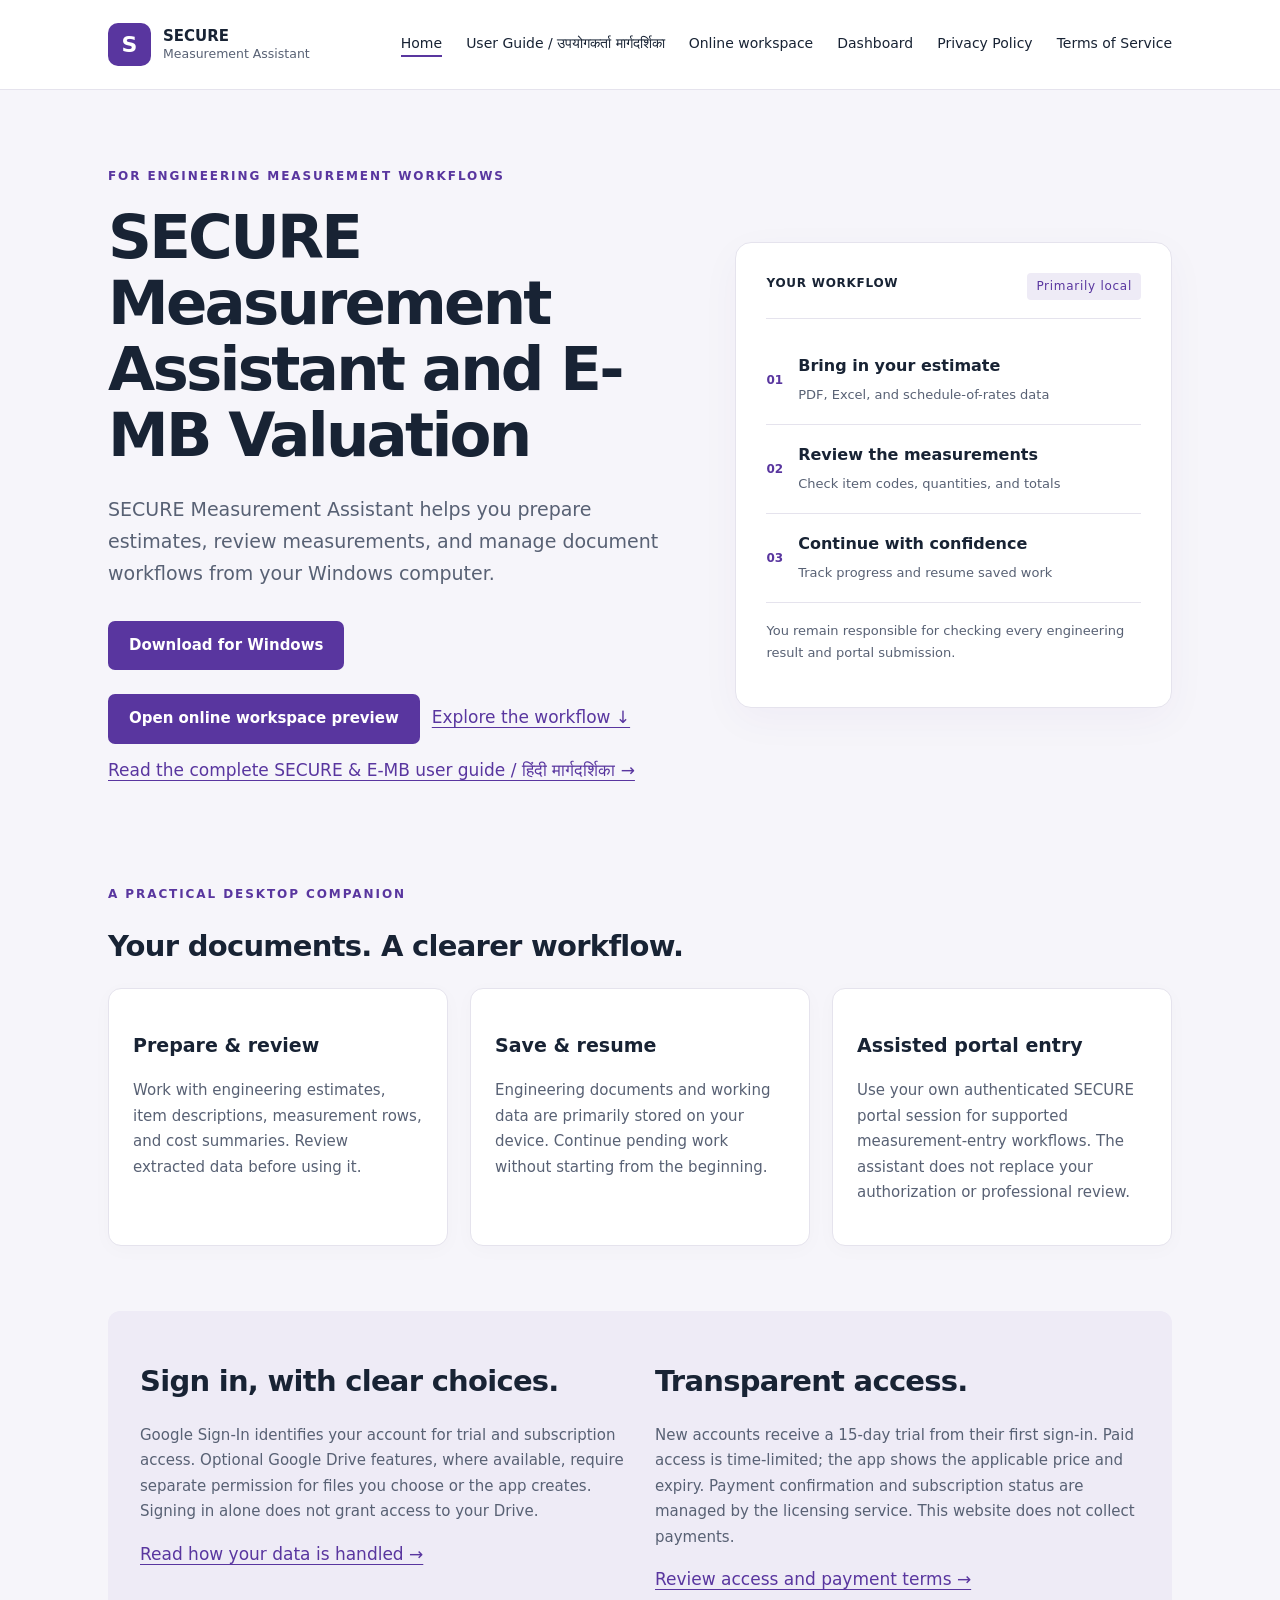
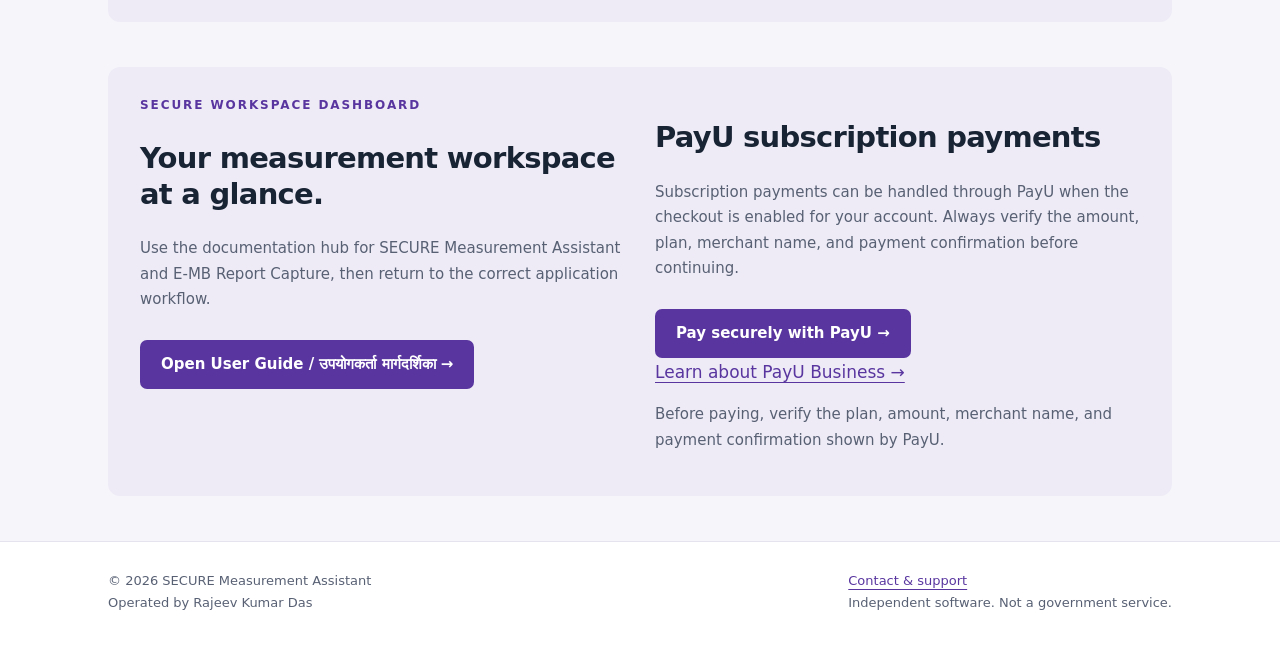
==== commit d00cdd81: "Apply Canva workspace layout and desktop PDF review resources" ====
--- a/index.html
+++ b/index.html
@@ -1 +1 @@
-<!doctype html><html lang="en"><head><meta charset="utf-8"><meta name="viewport" content="width=device-width,initial-scale=1"><meta name="description" content="Home — SECURE Measurement Assistant, a Windows engineering measurement and estimate workflow assistant."><title>Home | SECURE Measurement Assistant</title><link rel="canonical" href="https://securemeasurementassistant.info/"><link rel="stylesheet" href="./styles.css"><meta name="theme-color" content="#126958"></head><body><a class="skip" href="#main">Skip to content</a><header><div class="wrap"><a class="brand" href="./"><span class="mark" aria-hidden="true">S</span><span>SECURE<small>Measurement Assistant</small></span></a><nav aria-label="Main navigation"><a aria-current="page" href="./">Home</a><a href="./guide/">User Guide / उपयोगकर्ता मार्गदर्शिका</a><a href="./app/">Online workspace</a><a href="#dashboard">Dashboard</a><a  href="./privacy/">Privacy Policy</a><a  href="./terms/">Terms of Service</a></nav></div></header><main id="main" class="wrap"><div class="hero"><div><div class="eyebrow">For engineering measurement workflows</div><h1>Less repetitive entry.<br>More room for review.</h1><p class="lead">SECURE Measurement Assistant helps you prepare estimates, review measurements, and manage document workflows from your Windows computer.</p><a class="button" href="https://github.com/rajeevkumardas7-del/secure-measurement-assistant-website/releases/latest">Download for Windows</a><a class="button" href="./app/">Open online workspace preview</a><a href="#how-it-works">Explore the workflow ↓</a><br><a href="./guide/">Read the complete SECURE & E-MB user guide / हिंदी मार्गदर्शिका →</a></div><aside class="sheet" aria-label="Workflow overview"><div class="sheet-top"><strong>YOUR WORKFLOW</strong><span class="pill">Primarily local</span></div><ol class="steps"><li><div><strong>Bring in your estimate</strong><span>PDF, Excel, and schedule-of-rates data</span></div></li><li><div><strong>Review the measurements</strong><span>Check item codes, quantities, and totals</span></div></li><li><div><strong>Continue with confidence</strong><span>Track progress and resume saved work</span></div></li></ol><p class="note">You remain responsible for checking every engineering result and portal submission.</p></aside></div><section id="how-it-works"><div class="eyebrow">A practical desktop companion</div><h2>Your documents. A clearer workflow.</h2><div class="grid"><article class="card"><h3>Prepare & review</h3><p>Work with engineering estimates, item descriptions, measurement rows, and cost summaries. Review extracted data before using it.</p></article><article class="card"><h3>Save & resume</h3><p>Engineering documents and working data are primarily stored on your device. Continue pending work without starting from the beginning.</p></article><article class="card"><h3>Assisted portal entry</h3><p>Use your own authenticated SECURE portal session for supported measurement-entry workflows. The assistant does not replace your authorization or professional review.</p></article></div></section><div class="band"><div><h2>Sign in, with clear choices.</h2><p>Google Sign-In identifies your account for trial and subscription access. Optional Google Drive features, where available, require separate permission for files you choose or the app creates. Signing in alone does not grant access to your Drive.</p><a href="privacy/">Read how your data is handled →</a></div><div><h2>Transparent access.</h2><p>New accounts receive a 15-day trial from their first sign-in. Paid access is time-limited; the app shows the applicable price and expiry. Payment confirmation and subscription status are managed by the licensing service. This website does not collect payments.</p><a href="terms/">Review access and payment terms →</a></div></div><section id="dashboard" class="band"><div><div class="eyebrow">SECURE WORKSPACE DASHBOARD</div><h2>Your measurement workspace at a glance.</h2><p>Use the documentation hub for SECURE Measurement Assistant and E-MB Report Capture, then return to the correct application workflow.</p><a class="button" href="./guide/">Open User Guide / उपयोगकर्ता मार्गदर्शिका →</a></div><div><h2>PayU subscription payments</h2><p>Subscription payments can be handled through PayU when the checkout is enabled for your account. Always verify the amount, plan, merchant name, and payment confirmation before continuing.</p><a class="button" href="./payment/">Pay securely with PayU →</a><br><a href="https://payu.in/business" target="_blank" rel="noopener">Learn about PayU Business →</a><p class="note">Before paying, verify the plan, amount, merchant name, and payment confirmation shown by PayU.</p></div></section></main><footer><div class="wrap"><div>© 2026 SECURE Measurement Assistant<br>Operated by Rajeev Kumar Das</div><div><a href="mailto:rajeevkumardas7@gmail.com">Contact & support</a><br>Independent software. Not a government service.</div></div></footer></body></html>
+<!doctype html><html lang="en"><head><meta charset="utf-8"><meta name="viewport" content="width=device-width,initial-scale=1"><meta name="description" content="Home — SECURE Measurement Assistant, a Windows engineering measurement and estimate workflow assistant."><title>Home | SECURE Measurement Assistant</title><link rel="canonical" href="https://securemeasurementassistant.info/"><link rel="stylesheet" href="./styles.css"><meta name="theme-color" content="#126958"></head><body><a class="skip" href="#main">Skip to content</a><header><div class="wrap"><a class="brand" href="./"><span class="mark" aria-hidden="true">S</span><span>SECURE<small>Measurement Assistant</small></span></a><nav aria-label="Main navigation"><a aria-current="page" href="./">Home</a><a href="./guide/">User Guide / उपयोगकर्ता मार्गदर्शिका</a><a href="./app/">Online workspace</a><a href="#dashboard">Dashboard</a><a  href="./privacy/">Privacy Policy</a><a  href="./terms/">Terms of Service</a></nav></div></header><main id="main" class="wrap"><div class="hero"><div><div class="eyebrow">For engineering measurement workflows</div><h1>SECURE Measurement Assistant and E-MB Valuation</h1><p class="lead">SECURE Measurement Assistant helps you prepare estimates, review measurements, and manage document workflows from your Windows computer.</p><a class="button" href="https://github.com/rajeevkumardas7-del/secure-measurement-assistant-website/releases/latest">Download for Windows</a><a class="button" href="./app/">Open online workspace preview</a><a href="#how-it-works">Explore the workflow ↓</a><br><a href="./guide/">Read the complete SECURE & E-MB user guide / हिंदी मार्गदर्शिका →</a></div><aside class="sheet" aria-label="Workflow overview"><div class="sheet-top"><strong>YOUR WORKFLOW</strong><span class="pill">Primarily local</span></div><ol class="steps"><li><div><strong>Bring in your estimate</strong><span>PDF, Excel, and schedule-of-rates data</span></div></li><li><div><strong>Review the measurements</strong><span>Check item codes, quantities, and totals</span></div></li><li><div><strong>Continue with confidence</strong><span>Track progress and resume saved work</span></div></li></ol><p class="note">You remain responsible for checking every engineering result and portal submission.</p></aside></div><section id="how-it-works"><div class="eyebrow">A practical desktop companion</div><h2>Your documents. A clearer workflow.</h2><div class="grid"><article class="card"><h3>Prepare & review</h3><p>Work with engineering estimates, item descriptions, measurement rows, and cost summaries. Review extracted data before using it.</p></article><article class="card"><h3>Save & resume</h3><p>Engineering documents and working data are primarily stored on your device. Continue pending work without starting from the beginning.</p></article><article class="card"><h3>Assisted portal entry</h3><p>Use your own authenticated SECURE portal session for supported measurement-entry workflows. The assistant does not replace your authorization or professional review.</p></article></div></section><div class="band"><div><h2>Sign in, with clear choices.</h2><p>Google Sign-In identifies your account for trial and subscription access. Optional Google Drive features, where available, require separate permission for files you choose or the app creates. Signing in alone does not grant access to your Drive.</p><a href="privacy/">Read how your data is handled →</a></div><div><h2>Transparent access.</h2><p>New accounts receive a 15-day trial from their first sign-in. Paid access is time-limited; the app shows the applicable price and expiry. Payment confirmation and subscription status are managed by the licensing service. This website does not collect payments.</p><a href="terms/">Review access and payment terms →</a></div></div><section id="dashboard" class="band"><div><div class="eyebrow">SECURE WORKSPACE DASHBOARD</div><h2>Your measurement workspace at a glance.</h2><p>Use the documentation hub for SECURE Measurement Assistant and E-MB Report Capture, then return to the correct application workflow.</p><a class="button" href="./guide/">Open User Guide / उपयोगकर्ता मार्गदर्शिका →</a></div><div><h2>PayU subscription payments</h2><p>Subscription payments can be handled through PayU when the checkout is enabled for your account. Always verify the amount, plan, merchant name, and payment confirmation before continuing.</p><a class="button" href="./payment/">Pay securely with PayU →</a><br><a href="https://payu.in/business" target="_blank" rel="noopener">Learn about PayU Business →</a><p class="note">Before paying, verify the plan, amount, merchant name, and payment confirmation shown by PayU.</p></div></section></main><footer><div class="wrap"><div>© 2026 SECURE Measurement Assistant<br>Operated by Rajeev Kumar Das</div><div><a href="mailto:rajeevkumardas7@gmail.com">Contact & support</a><br>Independent software. Not a government service.</div></div></footer></body></html>
--- a/styles.css
+++ b/styles.css
@@ -1 +1,2 @@
-:root{--ink:#142e37;--muted:#536b73;--green:#126958;--paper:#f5f7f3;--line:#dce5dd}*{box-sizing:border-box}body{margin:0;font:17px/1.7 system-ui,-apple-system,Segoe UI,sans-serif;color:var(--ink);background:var(--paper)}a{color:var(--green);text-underline-offset:4px}a:hover{color:#073e32}a:focus-visible{outline:3px solid #bb790b;outline-offset:5px}.wrap{max-width:1120px;margin:auto;padding:0 28px}header{background:#fff;border-bottom:1px solid var(--line)}header .wrap{display:flex;align-items:center;justify-content:space-between;gap:28px;padding-top:23px;padding-bottom:23px}.brand{display:flex;gap:12px;align-items:center;text-decoration:none;color:var(--ink);font-weight:750;font-size:15px;line-height:1.35}.mark{display:grid;place-items:center;width:43px;height:43px;background:var(--green);color:white;border-radius:10px;font-size:22px}.brand small{display:block;font-weight:500;color:var(--muted)}nav{display:flex;gap:24px;font-size:14px}nav a{color:var(--ink);text-decoration:none}nav a[aria-current]{border-bottom:2px solid var(--green)}.eyebrow{font-size:12px;letter-spacing:.16em;font-weight:750;text-transform:uppercase;color:var(--green)}.hero{padding:76px 0 64px;display:grid;grid-template-columns:1.3fr 1fr;gap:60px;align-items:center}h1{font-size:clamp(36px,5vw,61px);line-height:1.08;letter-spacing:-.045em;margin:18px 0 25px}h2{font-size:29px;line-height:1.25;letter-spacing:-.025em}h3{font-size:19px;line-height:1.4}.lead{font-size:19px;color:var(--muted)}.button{display:inline-block;background:var(--green);color:#fff;padding:12px 21px;border-radius:7px;text-decoration:none;font-size:15px;font-weight:650;margin:12px 12px 0 0}.button:hover{background:#084a3d;color:white}.sheet{background:#fff;padding:30px;border:1px solid var(--line);border-radius:16px;box-shadow:0 16px 40px #142e370b}.sheet-top{display:flex;justify-content:space-between;border-bottom:1px solid var(--line);padding-bottom:18px;font-size:12px;letter-spacing:.06em}.pill{color:var(--green);background:#eaf4ed;padding:3px 9px;border-radius:4px}.steps{padding:0;list-style:none;counter-reset:steps}.steps li{padding:16px 0;border-bottom:1px solid var(--line);display:flex;gap:15px;align-items:center}.steps li:before{counter-increment:steps;content:"0" counter(steps);font-size:12px;color:var(--green);font-weight:bold}.steps strong{display:block;font-size:16px}.steps span{font-size:13px;color:var(--muted)}.note{font-size:13px;color:var(--muted)}section{padding:35px 0 50px}.grid{display:grid;grid-template-columns:repeat(3,1fr);gap:22px}.card{border-top:2px solid var(--green);padding:15px 4px}.card p{color:var(--muted);font-size:15px}.band{background:#e7efe8;border-radius:12px;padding:28px 32px;margin:15px 0 45px;display:grid;grid-template-columns:1fr 1fr;gap:30px}.band p{font-size:15px;color:var(--muted)}.legal{max-width:810px;padding-top:56px;padding-bottom:70px}.legal h1{font-size:48px}.legal h2{font-size:23px;margin-top:34px}.legal p,.legal li{font-size:16px}.legal .summary{border-left:4px solid var(--green);padding:16px 22px;background:#e7efe8}.legal table{width:100%;border-collapse:collapse;font-size:15px}.legal th,.legal td{text-align:left;border-bottom:1px solid var(--line);padding:12px;vertical-align:top}footer{border-top:1px solid var(--line);padding:28px 0 32px;background:#fff;font-size:13px;color:var(--muted)}footer .wrap{display:flex;justify-content:space-between;gap:24px}.skip{position:absolute;left:-9999px}.skip:focus{left:20px;top:10px;background:white;padding:10px;z-index:10}@media(max-width:760px){header .wrap{align-items:flex-start;flex-direction:column;gap:18px}nav{gap:20px}.hero{grid-template-columns:1fr;padding:40px 0;gap:28px}.grid,.band{grid-template-columns:1fr;gap:15px}.wrap{padding-left:22px;padding-right:22px}.legal h1{font-size:38px}footer .wrap{flex-direction:column}.legal table{font-size:13px}.legal th,.legal td{padding:8px}}+:root{--ink:#182334;--muted:#586174;--green:#59369f;--paper:#f6f5fa;--line:#e5e3ed}*{box-sizing:border-box}body{margin:0;font:17px/1.7 system-ui,-apple-system,Segoe UI,sans-serif;color:var(--ink);background:var(--paper)}a{color:var(--green);text-underline-offset:4px}a:hover{color:#402477}a:focus-visible{outline:3px solid #bb790b;outline-offset:5px}.wrap{max-width:1120px;margin:auto;padding:0 28px}header{background:#fff;border-bottom:1px solid var(--line)}header .wrap{display:flex;align-items:center;justify-content:space-between;gap:28px;padding-top:23px;padding-bottom:23px}.brand{display:flex;gap:12px;align-items:center;text-decoration:none;color:var(--ink);font-weight:750;font-size:15px;line-height:1.35}.mark{display:grid;place-items:center;width:43px;height:43px;background:var(--green);color:white;border-radius:10px;font-size:22px}.brand small{display:block;font-weight:500;color:var(--muted)}nav{display:flex;flex-wrap:wrap;gap:24px;font-size:14px}nav a{color:var(--ink);text-decoration:none}nav a[aria-current]{border-bottom:2px solid var(--green)}.eyebrow{font-size:12px;letter-spacing:.16em;font-weight:750;text-transform:uppercase;color:var(--green)}.hero{padding:76px 0 64px;display:grid;grid-template-columns:1.3fr 1fr;gap:60px;align-items:center}h1{font-size:clamp(36px,5vw,61px);line-height:1.08;letter-spacing:-.045em;margin:18px 0 25px}h2{font-size:29px;line-height:1.25;letter-spacing:-.025em}h3{font-size:19px;line-height:1.4}.lead{font-size:19px;color:var(--muted)}.button{display:inline-block;background:var(--green);color:#fff;padding:12px 21px;border-radius:7px;text-decoration:none;font-size:15px;font-weight:650;margin:12px 12px 0 0}.button:hover{background:#402477;color:white}.sheet{background:#fff;padding:30px;border:1px solid var(--line);border-radius:16px;box-shadow:0 16px 40px #142e370b}.sheet-top{display:flex;justify-content:space-between;border-bottom:1px solid var(--line);padding-bottom:18px;font-size:12px;letter-spacing:.06em}.pill{color:var(--green);background:#eeebf6;padding:3px 9px;border-radius:4px}.steps{padding:0;list-style:none;counter-reset:steps}.steps li{padding:16px 0;border-bottom:1px solid var(--line);display:flex;gap:15px;align-items:center}.steps li:before{counter-increment:steps;content:"0" counter(steps);font-size:12px;color:var(--green);font-weight:bold}.steps strong{display:block;font-size:16px}.steps span{font-size:13px;color:var(--muted)}.note{font-size:13px;color:var(--muted)}section{padding:35px 0 50px}.grid{display:grid;grid-template-columns:repeat(3,1fr);gap:22px}.card{border-top:2px solid var(--green);padding:15px 4px}.card p{color:var(--muted);font-size:15px}.band{background:#eeebf6;border-radius:12px;padding:28px 32px;margin:15px 0 45px;display:grid;grid-template-columns:1fr 1fr;gap:30px}.band p{font-size:15px;color:var(--muted)}.legal{max-width:810px;padding-top:56px;padding-bottom:70px}.legal h1{font-size:48px}.legal h2{font-size:23px;margin-top:34px}.legal p,.legal li{font-size:16px}.legal .summary{border-left:4px solid var(--green);padding:16px 22px;background:#eeebf6}.legal table{width:100%;border-collapse:collapse;font-size:15px}.legal th,.legal td{text-align:left;border-bottom:1px solid var(--line);padding:12px;vertical-align:top}footer{border-top:1px solid var(--line);padding:28px 0 32px;background:#fff;font-size:13px;color:var(--muted)}footer .wrap{display:flex;justify-content:space-between;gap:24px}.skip{position:absolute;left:-9999px}.skip:focus{left:20px;top:10px;background:white;padding:10px;z-index:10}@media(max-width:760px){header .wrap{align-items:flex-start;flex-direction:column;gap:18px}nav{gap:20px}.hero{grid-template-columns:1fr;padding:40px 0;gap:28px}.grid,.band{grid-template-columns:1fr;gap:15px}.wrap{padding-left:22px;padding-right:22px}.legal h1{font-size:38px}footer .wrap{flex-direction:column}.legal table{font-size:13px}.legal th,.legal td{padding:8px}}
+.card{background:#fff;border:1px solid var(--line);border-radius:13px;padding:24px;box-shadow:0 4px 20px #26204406}.hero .button{margin-bottom:12px}.sheet{box-shadow:0 12px 40px #4024770a}@media(prefers-reduced-motion:reduce){*{scroll-behavior:auto!important}}
